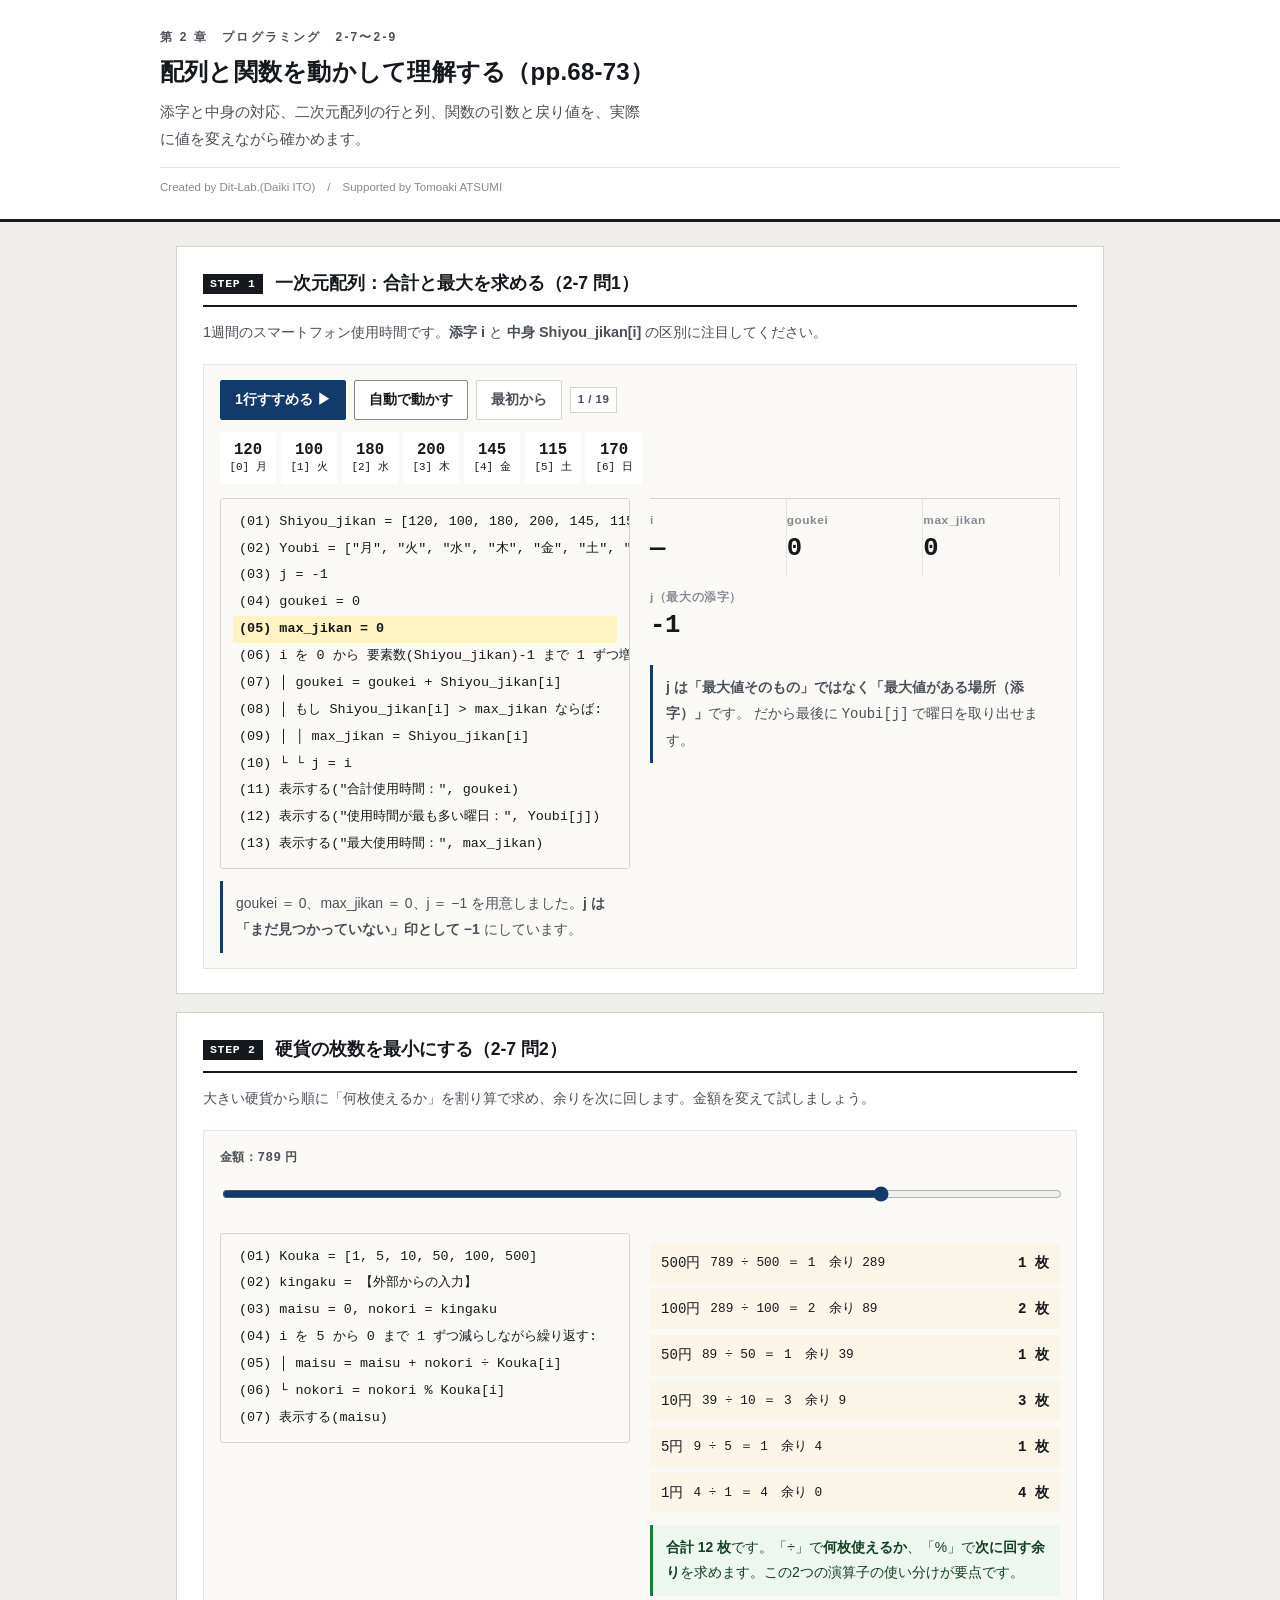
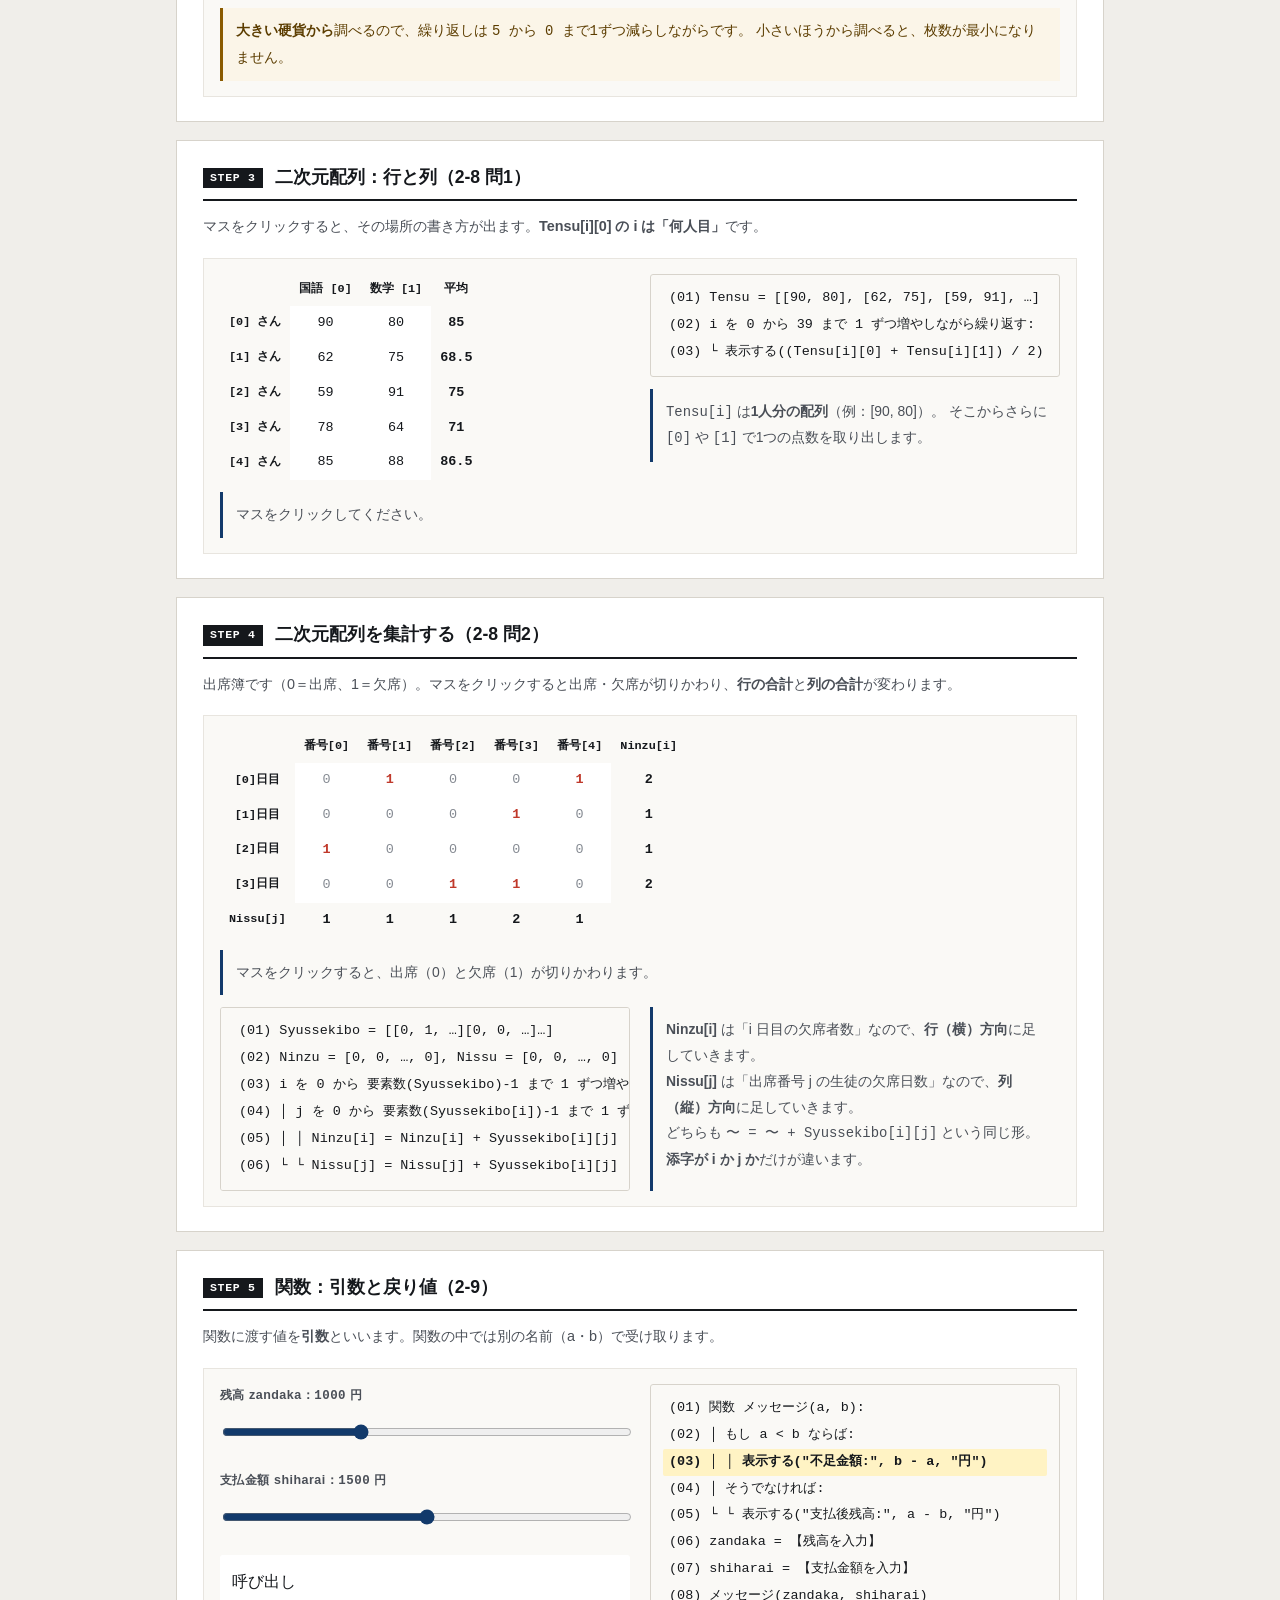
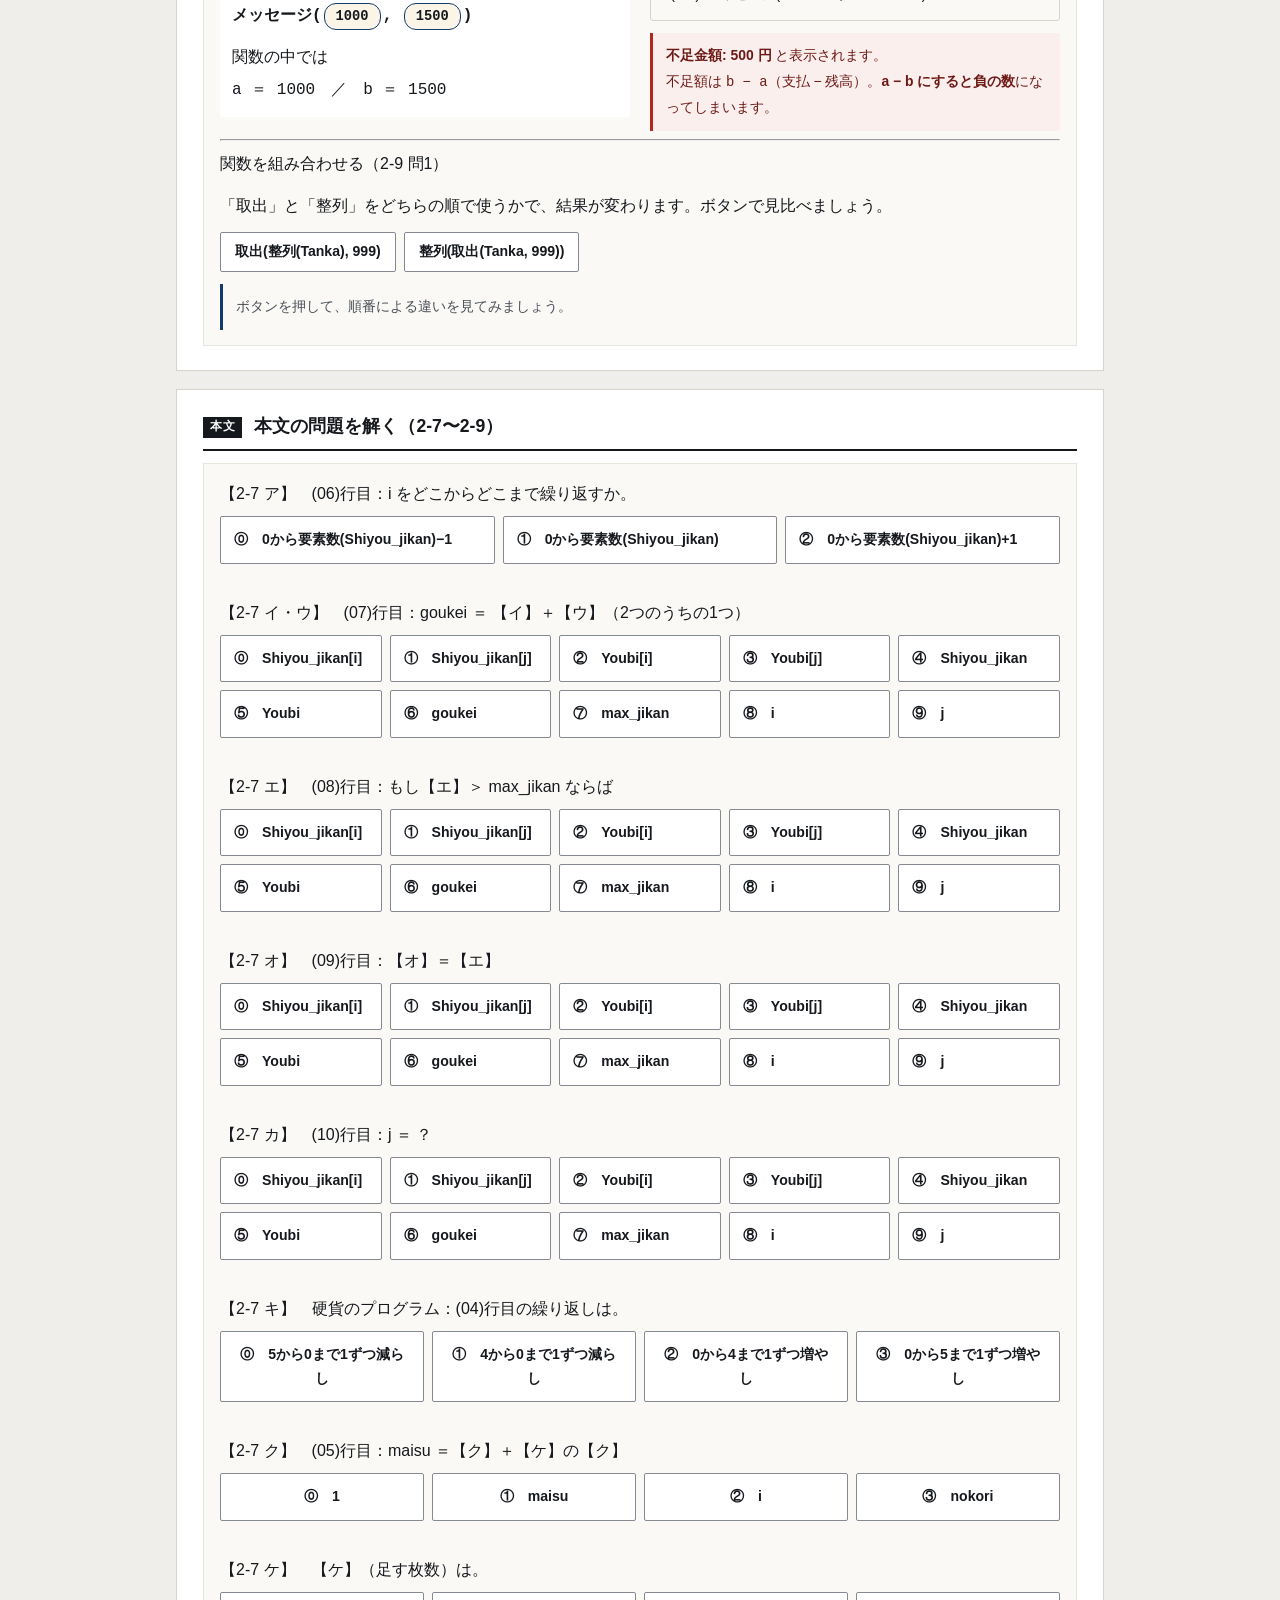
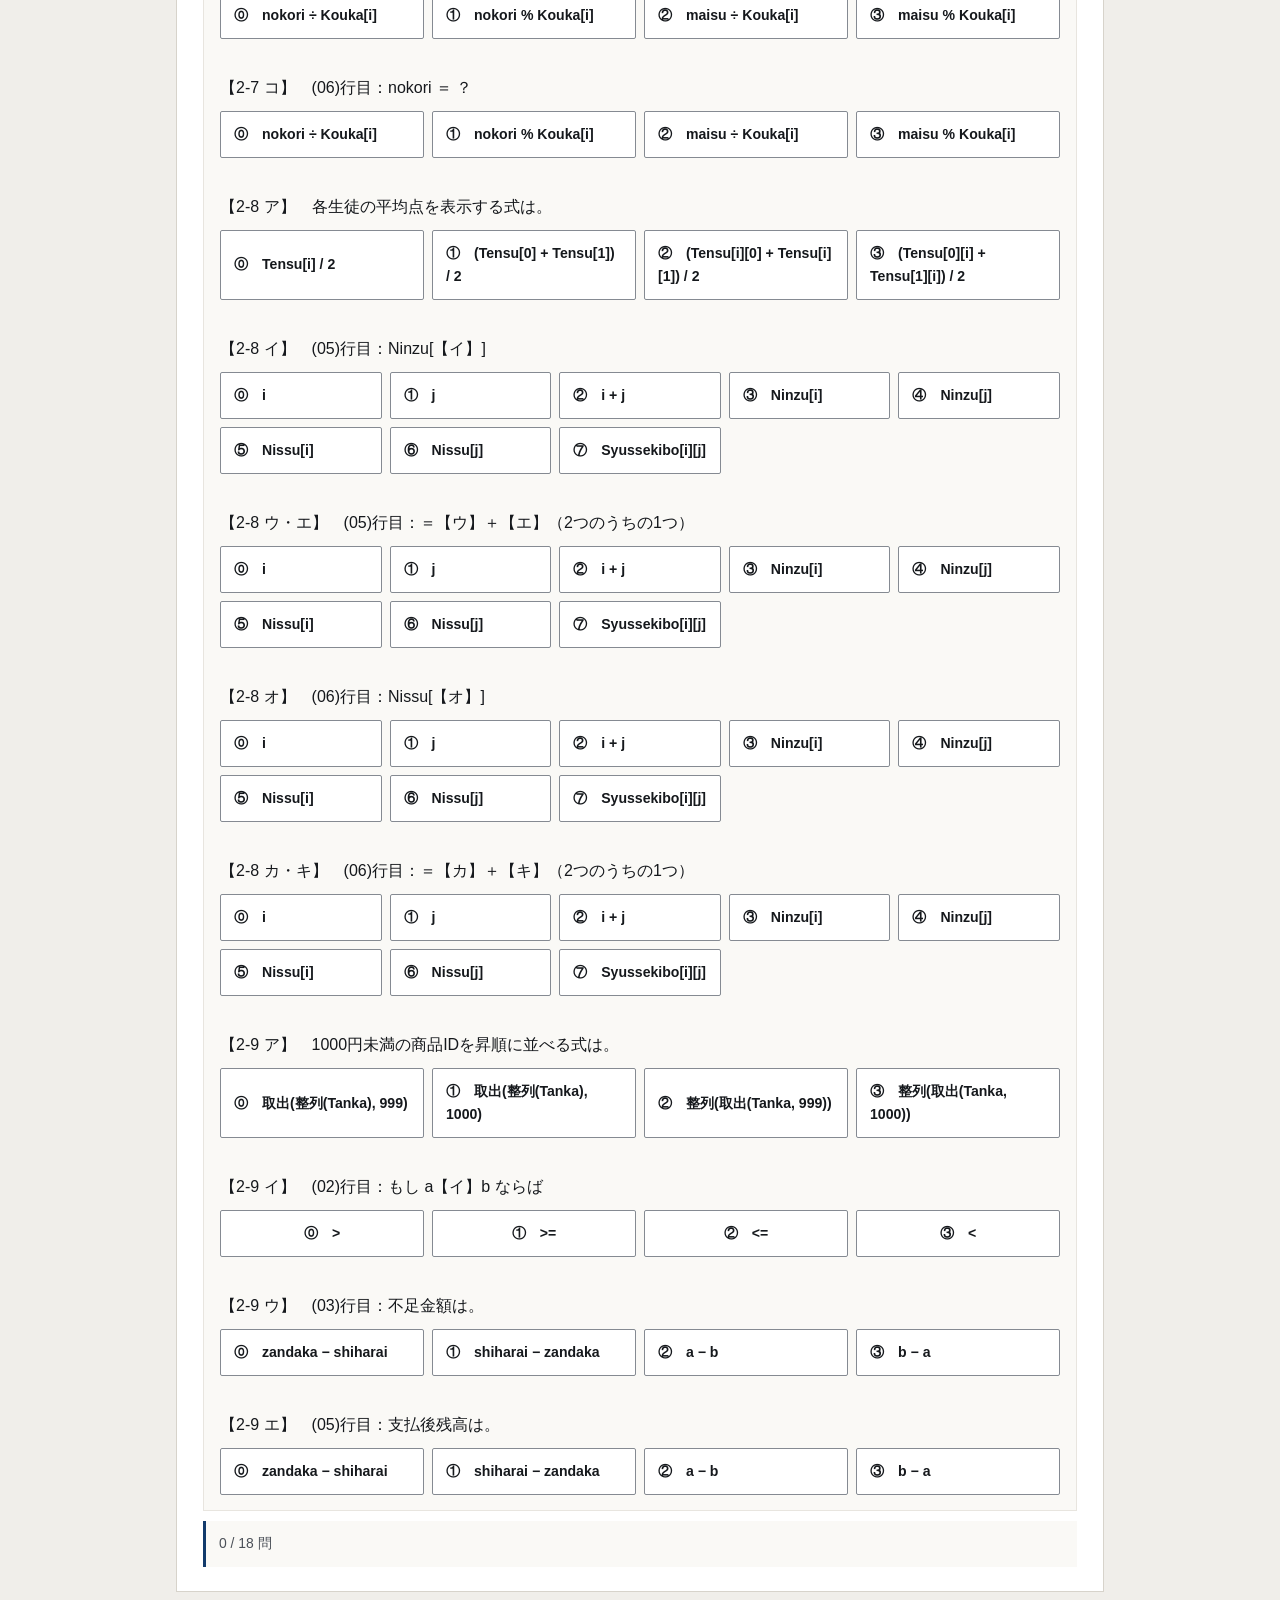
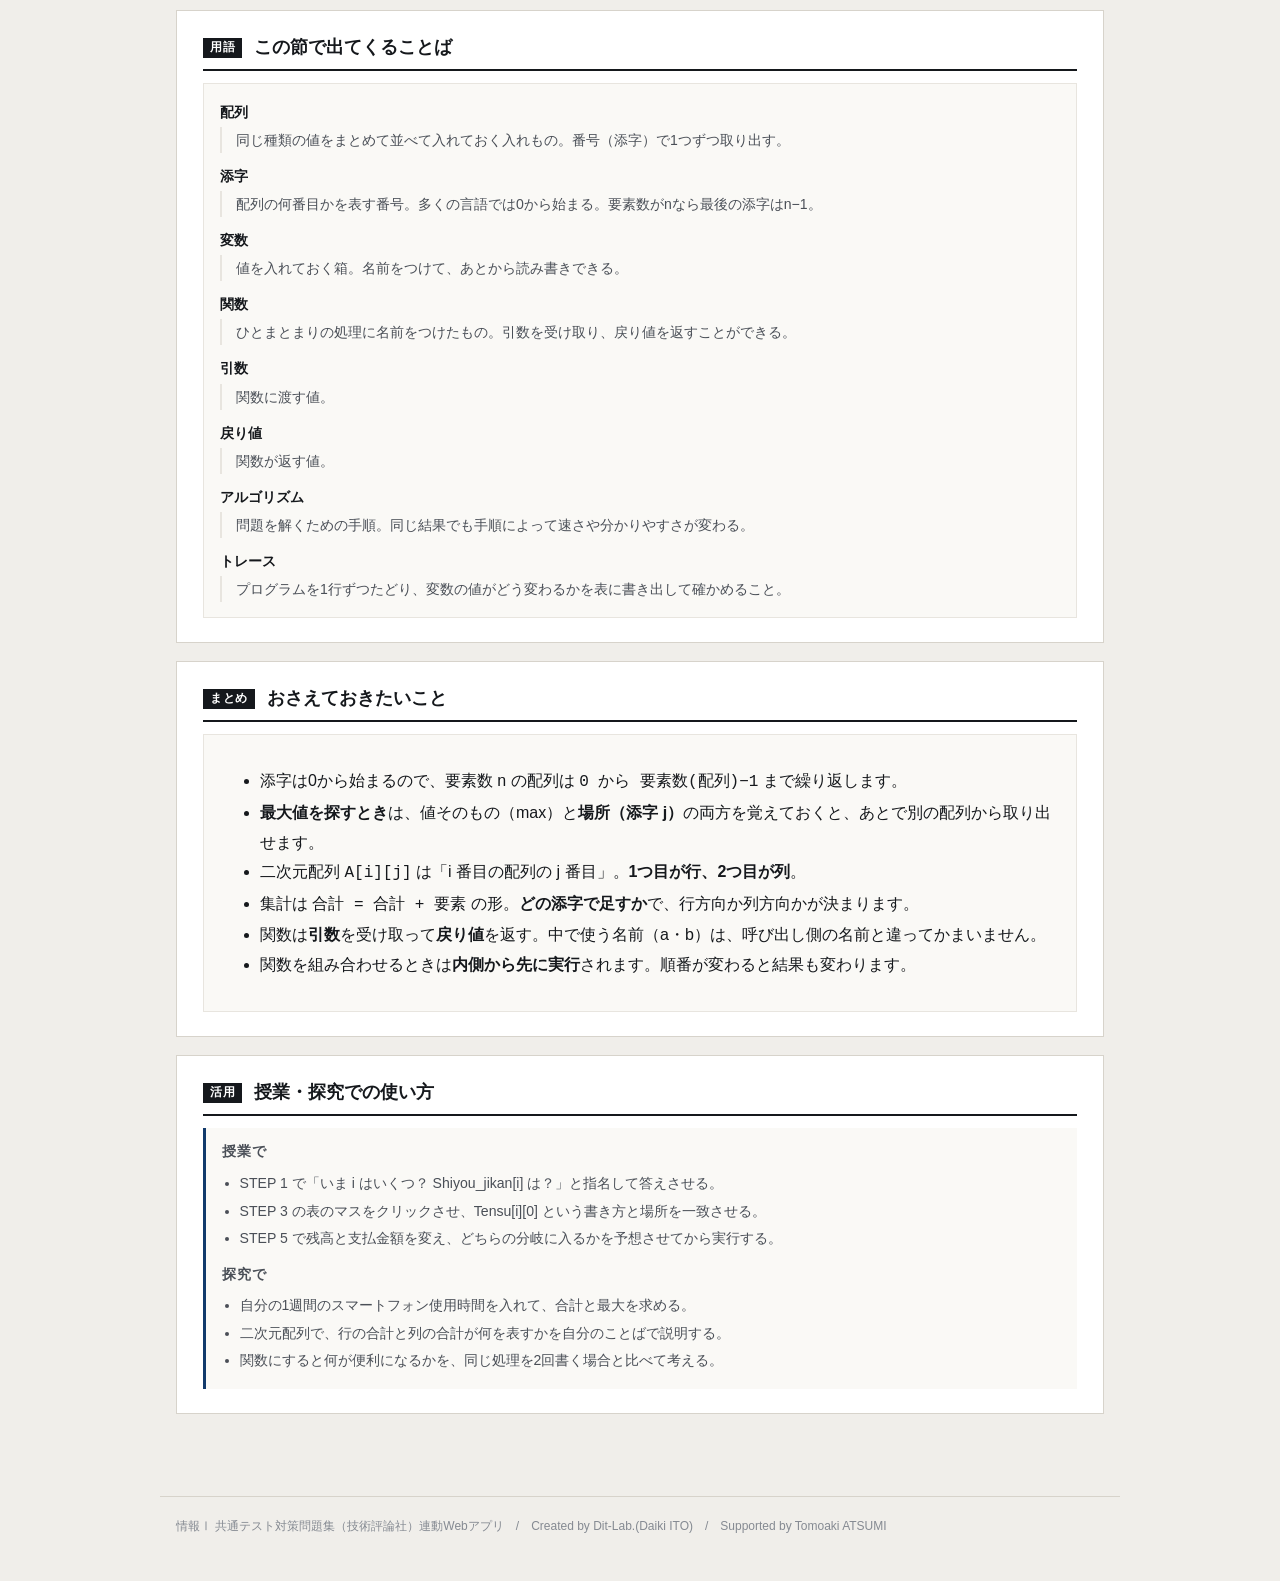
==== index.html @ 52e49386 "feat: 配列と関数の理解用アプリを新規作成（一次元・二次元配列のトレース、硬貨の枚数、出席簿の二重ループ、関数の引数と戻り値、本文2-7〜2-9の全設問）" ====
<!DOCTYPE html>
<html lang="ja">
<head>
<meta charset="UTF-8">
<meta name="viewport" content="width=device-width, initial-scale=1.0">
<title>配列と関数を動かして理解する｜情報Ⅰ共通テスト対策問題集</title>
<meta name="description" content="添字と中身の対応、二次元配列の行と列、関数の引数と戻り値を、実際に値を変えながら確かめます。">
<link rel="icon" href="data:image/svg+xml,%3Csvg xmlns=%22http://www.w3.org/2000/svg%22 viewBox=%220 0 32 32%22%3E%3Crect width=%2232%22 height=%2232%22 fill=%22%2315181c%22/%3E%3Ctext x=%2216%22 y=%2222%22 font-size=%2218%22 font-family=%22monospace%22 fill=%22%23fff%22 text-anchor=%22middle%22%3E01%3C/text%3E%3C/svg%3E">
<link rel="stylesheet" href="css/style.css?v=239696b1">
<link rel="stylesheet" href="css/app.css?v=28132d14">
</head>
<body>

<header class="app-header">
  <div class="inner">
    <span class="eyebrow">第 2 章　プログラミング　2-7〜2-9</span>
    <h1>配列と関数を動かして理解する（pp.68-73）</h1>
    <p class="lead">添字と中身の対応、二次元配列の行と列、関数の引数と戻り値を、実際に値を変えながら確かめます。</p>
    <p class="credit">Created by Dit-Lab.(Daiki ITO)　/　Supported by Tomoaki ATSUMI</p>
  </div>
</header>

<main class="wrap">
  <section class="step" id="step1">
    <h2><span class="no">STEP 1</span>一次元配列：合計と最大を求める（2-7 問1）</h2>
    <p class="desc">1週間のスマートフォン使用時間です。<strong>添字 i</strong> と <strong>中身 Shiyou_jikan[i]</strong> の区別に注目してください。</p>
    <div class="panel">
      <div class="btn-row" style="flex-wrap:wrap">
        <button class="btn primary" id="aStep">1行すすめる ▶</button>
        <button class="btn" id="aPlay">自動で動かす</button>
        <button class="btn ghost" id="aReset">最初から</button>
        <span class="badge" id="aProg"></span>
      </div>
      <div class="arr1" id="aArr" style="margin-top:12px"></div>
      <div class="grid c2" style="margin-top:14px">
        <div>
          <pre class="code" id="aCode"></pre>
          <div class="note" id="aNote" style="margin-top:12px"></div>
        </div>
        <div>
          <div class="metrics">
            <div class="metric"><div class="k">i</div><div class="v" id="aI">—</div></div>
            <div class="metric"><div class="k">goukei</div><div class="v" id="aG">0</div></div>
            <div class="metric"><div class="k">max_jikan</div><div class="v" id="aM">0</div></div>
            <div class="metric"><div class="k">j（最大の添字）</div><div class="v" id="aJ">−1</div></div>
          </div>
          <div class="note info" style="margin-top:12px">
            <strong>j は「最大値そのもの」ではなく「最大値がある場所（添字）」</strong>です。
            だから最後に <span class="mono">Youbi[j]</span> で曜日を取り出せます。
          </div>
        </div>
      </div>
    </div>
  </section>

  <section class="step" id="step2">
    <h2><span class="no">STEP 2</span>硬貨の枚数を最小にする（2-7 問2）</h2>
    <p class="desc">大きい硬貨から順に「何枚使えるか」を割り算で求め、余りを次に回します。金額を変えて試しましょう。</p>
    <div class="panel">
      <label class="fld" for="kIn">金額：<span class="mono" id="kInV">789</span> 円</label>
      <input type="range" id="kIn" min="1" max="999" step="1" value="789">
      <div class="grid c2" style="margin-top:12px">
        <div><pre class="code" id="kCode"></pre></div>
        <div>
          <div class="coins" id="kCoins"></div>
          <div class="note" id="kNote" style="margin-top:12px"></div>
        </div>
      </div>
      <div class="note warn" style="margin-top:12px">
        <strong>大きい硬貨から</strong>調べるので、繰り返しは <span class="mono">5 から 0 まで1ずつ減らし</span>ながらです。
        小さいほうから調べると、枚数が最小になりません。
      </div>
    </div>
  </section>

  <section class="step" id="step3">
    <h2><span class="no">STEP 3</span>二次元配列：行と列（2-8 問1）</h2>
    <p class="desc">マスをクリックすると、その場所の書き方が出ます。<strong>Tensu[i][0] の i は「何人目」</strong>です。</p>
    <div class="panel">
      <div class="grid c2">
        <div>
          <div class="tbl-scroll"><table class="mat" id="tMat"></table></div>
          <div class="note" id="tNote" style="margin-top:12px">マスをクリックしてください。</div>
        </div>
        <div>
          <pre class="code" id="tCode"></pre>
          <div class="note info" style="margin-top:12px">
            <span class="mono">Tensu[i]</span> は<strong>1人分の配列</strong>（例：[90, 80]）。
            そこからさらに <span class="mono">[0]</span> や <span class="mono">[1]</span> で1つの点数を取り出します。
          </div>
        </div>
      </div>
    </div>
  </section>

  <section class="step" id="step4">
    <h2><span class="no">STEP 4</span>二次元配列を集計する（2-8 問2）</h2>
    <p class="desc">出席簿です（0＝出席、1＝欠席）。マスをクリックすると出席・欠席が切りかわり、<strong>行の合計</strong>と<strong>列の合計</strong>が変わります。</p>
    <div class="panel">
      <div class="tbl-scroll"><table class="mat" id="sMat"></table></div>
      <div class="note" id="sNote" style="margin-top:12px"></div>
      <div class="grid c2" style="margin-top:12px">
        <div><pre class="code" id="sCode"></pre></div>
        <div class="note info" style="margin-top:0">
          <strong>Ninzu[i]</strong> は「i 日目の欠席者数」なので、<strong>行（横）方向</strong>に足していきます。<br>
          <strong>Nissu[j]</strong> は「出席番号 j の生徒の欠席日数」なので、<strong>列（縦）方向</strong>に足していきます。<br>
          どちらも <span class="mono">〜 = 〜 + Syussekibo[i][j]</span> という同じ形。<strong>添字が i か j か</strong>だけが違います。
        </div>
      </div>
    </div>
  </section>

  <section class="step" id="step5">
    <h2><span class="no">STEP 5</span>関数：引数と戻り値（2-9）</h2>
    <p class="desc">関数に渡す値を<strong>引数</strong>といいます。関数の中では別の名前（a・b）で受け取ります。</p>
    <div class="panel">
      <div class="grid c2">
        <div>
          <label class="fld" for="zan">残高 zandaka：<span class="mono" id="zanV">1000</span> 円</label>
          <input type="range" id="zan" min="0" max="3000" step="50" value="1000">
          <label class="fld" for="shi" style="margin-top:10px">支払金額 shiharai：<span class="mono" id="shiV">1500</span> 円</label>
          <input type="range" id="shi" min="0" max="3000" step="50" value="1500">
          <div class="fnbox" style="margin-top:12px">
            <div class="small" style="color:var(--muted)">呼び出し</div>
            <div class="mono" style="font-weight:700;margin-top:4px">メッセージ(<span class="arg" id="argA">1000</span>, <span class="arg" id="argB">1500</span>)</div>
            <div class="small" style="color:var(--muted);margin-top:10px">関数の中では</div>
            <div class="mono" style="margin-top:4px">a ＝ <span id="inA"></span>　／　b ＝ <span id="inB"></span></div>
          </div>
        </div>
        <div>
          <pre class="code" id="fCode"></pre>
          <div class="note" id="fNote" style="margin-top:12px"></div>
        </div>
      </div>
      <hr class="sep">
      <p class="qhead">関数を組み合わせる（2-9 問1）</p>
      <p class="desc" style="margin-top:0">「取出」と「整列」をどちらの順で使うかで、結果が変わります。ボタンで見比べましょう。</p>
      <div class="btn-row" style="flex-wrap:wrap">
        <button class="btn" data-fn="a">取出(整列(Tanka), 999)</button>
        <button class="btn" data-fn="b">整列(取出(Tanka, 999))</button>
      </div>
      <div class="note" id="oNote" style="margin-top:12px"></div>
    </div>
  </section>

  <section class="step" id="stepBook">
    <h2><span class="no">本文</span>本文の問題を解く（2-7〜2-9）</h2>
    <div class="panel" id="bookBox"></div>
    <div class="note" id="bookNote" style="margin-top:10px"></div>
  </section>

  <section class="step" id="glossary">
    <h2><span class="no">用語</span>この節で出てくることば</h2>
    <div class="panel"><div id="glossBox"></div></div>
  </section>

  <section class="step" id="wrap">
    <h2><span class="no">まとめ</span>おさえておきたいこと</h2>
    <div class="panel">
      <ul class="bullets">
        <li>添字は0から始まるので、要素数 n の配列は <span class="mono">0 から 要素数(配列)−1</span> まで繰り返します。</li>
        <li><strong>最大値を探すとき</strong>は、値そのもの（max）と<strong>場所（添字 j）</strong>の両方を覚えておくと、あとで別の配列から取り出せます。</li>
        <li>二次元配列 <span class="mono">A[i][j]</span> は「i 番目の配列の j 番目」。<strong>1つ目が行、2つ目が列</strong>。</li>
        <li>集計は <span class="mono">合計 = 合計 + 要素</span> の形。<strong>どの添字で足すか</strong>で、行方向か列方向かが決まります。</li>
        <li>関数は<strong>引数</strong>を受け取って<strong>戻り値</strong>を返す。中で使う名前（a・b）は、呼び出し側の名前と違ってかまいません。</li>
        <li>関数を組み合わせるときは<strong>内側から先に実行</strong>されます。順番が変わると結果も変わります。</li>
      </ul>
    </div>
  </section>

  <section class="step">
    <h2><span class="no">活用</span>授業・探究での使い方</h2>
    <div class="use-note">
      <h3>授業で</h3>
      <ul>
        <li>STEP 1 で「いま i はいくつ？ Shiyou_jikan[i] は？」と指名して答えさせる。</li>
        <li>STEP 3 の表のマスをクリックさせ、Tensu[i][0] という書き方と場所を一致させる。</li>
        <li>STEP 5 で残高と支払金額を変え、どちらの分岐に入るかを予想させてから実行する。</li>
      </ul>
      <h3 style="margin-top:12px">探究で</h3>
      <ul>
        <li>自分の1週間のスマートフォン使用時間を入れて、合計と最大を求める。</li>
        <li>二次元配列で、行の合計と列の合計が何を表すかを自分のことばで説明する。</li>
        <li>関数にすると何が便利になるかを、同じ処理を2回書く場合と比べて考える。</li>
      </ul>
    </div>
  </section>

</main>

<footer class="app-footer">
  情報Ⅰ 共通テスト対策問題集（技術評論社）連動Webアプリ　/　Created by Dit-Lab.(Daiki ITO)　/　Supported by Tomoaki ATSUMI
</footer>

<script src="js/terms.js?v=867e9694"></script>
<script src="js/quiz.js?v=5d6779cc"></script>
<script src="js/app.js?v=2bb8d84b"></script>
</body>
</html>
---- css/style.css ----
/* =========================================================
   情報Ⅰ 共通テスト対策問題集 — Web アプリ共通スタイル
   紙面（参考書）に寄せた設計。装飾色は使わず、色は意味を持つときだけ。
   ========================================================= */

:root{
  --paper:#ffffff;
  --paper-2:#faf9f6;      /* うすい紙 */
  --bg:#f0eeea;           /* 台紙 */
  --ink:#15181c;
  --ink-2:#4a4f57;
  --ink-3:#858a92;
  --rule:#d7d3cb;         /* 罫線 */
  --rule-2:#e8e5df;
  --accent:#123a6b;       /* 濃紺。主要操作と現在地だけに使う */
  --accent-w:#e9eef6;
  --zero:#c0392b;         /* 左＝0 */
  --one:#1d4ed8;          /* 右＝1 */
  --ok:#1f7a3d;   --ok-bg:#eef6f0;
  --ng:#b3261e;   --ng-bg:#fbefee;
  --warn:#8a5a00; --warn-bg:#fbf5e8;
  --font:"Hiragino Kaku Gothic ProN","Hiragino Sans","Yu Gothic Medium","Yu Gothic",
         "Noto Sans JP",Meiryo,-apple-system,BlinkMacSystemFont,sans-serif;
  --mono:"SFMono-Regular",Menlo,Consolas,"Courier New",monospace;
}

*{box-sizing:border-box}
[hidden]{display:none !important}
html{-webkit-text-size-adjust:100%}
body{
  margin:0; background:var(--bg); color:var(--ink);
  font-family:var(--font); font-size:16px; line-height:1.85;
  font-feature-settings:"palt" 1;
}
h1,h2,h3,h4{line-height:1.45; margin:0; font-weight:700}
p{margin:0 0 .75em} p:last-child{margin-bottom:0}
a{color:var(--accent)}

/* ---------- 標題 ---------- */
.app-header{background:var(--paper); border-bottom:3px solid var(--ink); padding:26px 20px 20px}
.app-header .inner{max-width:960px; margin:0 auto}
.app-header .eyebrow{
  font-size:.75rem; font-weight:700; color:var(--ink-2); letter-spacing:.18em;
  display:block; margin-bottom:7px;
}
.app-header h1{font-size:1.5rem; letter-spacing:.01em}
.app-header .lead{font-size:.92rem; color:var(--ink-2); margin-top:9px; max-width:60ch}
.app-header .credit{
  font-size:.72rem; color:var(--ink-3); margin-top:14px;
  padding-top:9px; border-top:1px solid var(--rule-2);
}

/* ---------- 版面 ---------- */
.wrap{max-width:960px; margin:0 auto; padding:24px 16px 64px}
.step{background:var(--paper); border:1px solid var(--rule); padding:24px 26px; margin-bottom:18px}
.step > h2{
  display:flex; align-items:baseline; gap:12px; font-size:1.1rem;
  padding-bottom:9px; border-bottom:2px solid var(--ink); margin-bottom:12px;
}
.step > h2 .no{
  flex:none; font-family:var(--mono); font-size:.72rem; font-weight:700;
  background:var(--ink); color:var(--paper); padding:2px 7px; letter-spacing:.06em;
  position:relative; top:-2px;
}
.step > .desc{color:var(--ink-2); font-size:.9rem; margin-bottom:18px}
.step[hidden]{display:none}

.grid{display:grid; gap:20px}
.grid > *{min-width:0}          /* 子の中身で列が広がるのを防ぐ */
@media(min-width:800px){ .grid.c2{grid-template-columns:1fr 1fr} }

.panel{border:1px solid var(--rule-2); background:var(--paper-2); padding:15px 16px; min-width:0}
.panel > h3{
  font-size:.8rem; font-weight:700; color:var(--ink-2); letter-spacing:.08em;
  margin-bottom:12px; padding-bottom:6px; border-bottom:1px solid var(--rule);
}

/* ---------- 部品 ---------- */
.btn{
  appearance:none; border:1px solid var(--ink-3); background:var(--paper); color:var(--ink);
  font-family:inherit; font-size:.88rem; font-weight:700; padding:8px 14px;
  border-radius:2px; cursor:pointer; min-height:40px; line-height:1.4;
  transition:background .12s, border-color .12s, color .12s;
}
.btn:hover:not(:disabled){background:var(--accent-w); border-color:var(--accent); color:var(--accent)}
.btn:disabled{opacity:.35; cursor:not-allowed}
.btn.primary{background:var(--accent); color:var(--paper); border-color:var(--accent)}
.btn.primary:hover:not(:disabled){background:#0d2c53; color:var(--paper)}
.btn.ghost{border-color:var(--rule); color:var(--ink-2)}
.btn.sm{font-size:.8rem; padding:5px 10px; min-height:34px}
.btn-row{display:flex; flex-wrap:wrap; gap:8px; align-items:center}

/* タブ（見出し下線式） */
.seg{display:flex; gap:0; border-bottom:1px solid var(--rule)}
.seg button{
  appearance:none; border:0; background:transparent; font-family:inherit; font-size:.88rem;
  font-weight:700; color:var(--ink-3); padding:9px 4px; margin-right:26px; cursor:pointer;
  border-bottom:3px solid transparent; margin-bottom:-1px; min-height:40px;
}
.seg button:hover{color:var(--ink-2)}
.seg button[aria-pressed="true"]{color:var(--ink); border-bottom-color:var(--accent)}

label.fld{display:block; font-size:.78rem; font-weight:700; color:var(--ink-2); margin-bottom:5px; letter-spacing:.04em}
input[type=text], textarea, input[type=number]{
  width:100%; font-family:inherit; font-size:1rem; color:var(--ink);
  border:1px solid var(--ink-3); border-radius:2px; padding:9px 11px;
  background:var(--paper); min-height:42px;
}
input:focus, textarea:focus{outline:2px solid var(--accent); outline-offset:-1px; border-color:var(--accent)}
.btn:focus-visible, .seg button:focus-visible, .node-card:focus-visible{outline:2px solid var(--accent); outline-offset:2px}
textarea{resize:vertical; line-height:1.7}
.mono{font-family:var(--mono)}

table.tbl{width:100%; border-collapse:collapse; font-size:.89rem}
table.tbl th, table.tbl td{border-bottom:1px solid var(--rule-2); padding:7px 10px; text-align:right}
table.tbl th:first-child, table.tbl td:first-child{text-align:left}
table.tbl thead th{border-bottom:1.5px solid var(--ink); font-size:.76rem; color:var(--ink-2); font-weight:700; white-space:nowrap}
.tbl-scroll{overflow-x:auto; -webkit-overflow-scrolling:touch; max-width:100%}

.note{padding:10px 13px; font-size:.87rem; border-left:3px solid var(--ink-3); background:var(--paper-2)}
.note.ok{background:var(--ok-bg); border-left-color:var(--ok); color:#123f22}
.note.ng{background:var(--ng-bg); border-left-color:var(--ng); color:#6d1a15}
.note.info{background:var(--paper-2); border-left-color:var(--accent); color:var(--ink-2)}
.note.warn{background:var(--warn-bg); border-left-color:var(--warn); color:#5c3d00}
.note[hidden]{display:none}

.badge{
  display:inline-block; font-size:.72rem; font-weight:700; padding:1px 7px;
  border:1px solid var(--rule); color:var(--ink-2); background:var(--paper); letter-spacing:.04em;
}

/* 数値は罫線で仕切るだけ。カードにしない */
.metrics{display:flex; flex-wrap:wrap; gap:0; border-top:1px solid var(--rule)}
.metric{flex:1 1 130px; padding:11px 14px 11px 0; border-right:1px solid var(--rule-2)}
.metric:last-child{border-right:0}
.metric .k{font-size:.74rem; color:var(--ink-3); font-weight:700; letter-spacing:.05em}
.metric .v{font-size:1.6rem; font-weight:700; line-height:1.3; font-family:var(--mono); letter-spacing:-.01em}
.metric .s{font-size:.76rem; color:var(--ink-2)}

.bit0{color:var(--zero); font-weight:700}
.bit1{color:var(--one); font-weight:700}

.app-footer{
  max-width:960px; margin:0 auto; padding:18px 16px 44px; color:var(--ink-3);
  font-size:.75rem; border-top:1px solid var(--rule);
}
.sr-only{position:absolute;width:1px;height:1px;overflow:hidden;clip:rect(0 0 0 0);white-space:nowrap}

@media(max-width:640px){
  body{font-size:15px}
  .app-header{padding:20px 16px 16px}
  .app-header h1{font-size:1.16rem}
  .wrap{padding:16px 12px 52px}
  .step{padding:18px 15px}
  .seg button{margin-right:18px; font-size:.84rem}
  .metric{flex-basis:50%; border-right:0}
}
@media (prefers-reduced-motion:reduce){ *{animation:none!important; transition:none!important} }

/* ---------- 自分のデータ・共有・印刷 ---------- */
.toolbar{display:flex; flex-wrap:wrap; gap:8px; align-items:center; margin-top:12px;
  padding-top:12px; border-top:1px solid var(--rule-2)}
.toolbar .hint{font-size:.78rem; color:var(--ink-3)}
.paste-area{width:100%; min-height:110px; font-family:var(--mono); font-size:.86rem}
.use-note{background:var(--paper-2); border-left:3px solid var(--accent); padding:14px 16px; font-size:.88rem}
.use-note h3{font-size:.86rem; letter-spacing:.06em; margin-bottom:8px; color:var(--ink-2)}
.use-note ol, .use-note ul{margin:0; padding-left:1.25em; line-height:1.95; color:var(--ink-2)}

@media print{
  body{background:#fff}
  .app-header{border-bottom:2px solid #000}
  .step{border:1px solid #bbb; break-inside:avoid; page-break-inside:avoid; margin-bottom:12px}
  .btn, .seg, .toolbar, input[type=range]{display:none !important}
  .note{border-left-width:2px}
  a[href]:after{content:""}
}

/* ---------- 入力グリッド ---------- */
.dg-scroll{overflow:auto; -webkit-overflow-scrolling:touch; border:1px solid var(--rule); background:var(--paper); max-height:420px}
table.dg{border-collapse:collapse; font-family:var(--mono); font-size:.9rem; min-width:100%}
table.dg th, table.dg td{border:1px solid var(--rule-2); padding:0}
table.dg thead th{background:var(--paper-2); position:sticky; top:0; z-index:2}
table.dg .dg-n{background:var(--paper-2); color:var(--ink-3); font-size:.76rem; font-weight:400;
  text-align:center; min-width:34px; padding:0 4px; position:sticky; left:0; z-index:1}
table.dg .dg-corner{background:var(--paper-2); min-width:34px; position:sticky; left:0; z-index:3}
table.dg .dg-act{background:var(--paper-2); width:34px}
.dg-h, .dg-c{width:100%; min-width:96px; border:0; background:transparent; font-family:inherit;
  font-size:.9rem; padding:8px 9px; color:var(--ink); min-height:38px}
.dg-h{font-weight:700; font-family:var(--font); font-size:.82rem; color:var(--ink-2)}
.dg-c.num{text-align:right}
.dg-c:focus, .dg-h:focus{outline:2px solid var(--accent); outline-offset:-2px; background:var(--accent-w)}
.dg-del{border:0; background:transparent; color:var(--ink-3); cursor:pointer; width:32px; height:34px; font-size:1rem}
.dg-del:hover{color:var(--ng)}
.dg-tools{display:flex; flex-wrap:wrap; gap:8px; align-items:center; margin-top:10px}
.dg-hint{font-size:.76rem; color:var(--ink-3)}

/* ---------- ファイル読み込み ---------- */
.filebox{display:flex; flex-wrap:wrap; gap:10px; align-items:center; padding:12px;
  border:1px dashed var(--rule); background:var(--paper-2)}
.filebox input[type=file]{font-size:.85rem; font-family:inherit; max-width:100%}
.filebox .sel{max-width:220px}
.filelabel{display:inline-flex; align-items:center; gap:6px; font-size:.85rem; font-weight:700;
  border:1px solid var(--ink-3); background:var(--paper); padding:8px 14px; border-radius:2px; cursor:pointer; min-height:40px}
.filelabel:hover{border-color:var(--accent); color:var(--accent); background:var(--accent-w)}
.filelabel input{display:none}

/* ---------- 用語解説 ---------- */
.term{position:relative; border-bottom:1.5px dotted var(--accent); cursor:help; color:var(--accent); font-weight:700}
.term .term-pop{display:none; position:absolute; left:0; top:1.7em; z-index:50; width:min(300px,78vw);
  background:var(--paper); border:1px solid var(--ink-3); box-shadow:0 6px 20px rgba(0,0,0,.14);
  padding:10px 12px; font-size:.82rem; font-weight:400; color:var(--ink-2); line-height:1.75;
  border-left:3px solid var(--accent); cursor:auto; text-align:left}
.term .term-pop b{display:block; color:var(--ink); font-size:.86rem; margin-bottom:3px}
.term.open .term-pop{display:block}
dl.gloss{margin:0; font-size:.88rem}
dl.gloss dt{font-weight:700; color:var(--ink); margin-top:10px}
dl.gloss dt:first-child{margin-top:0}
dl.gloss dd{margin:2px 0 0; color:var(--ink-2); line-height:1.85; padding-left:1em; border-left:2px solid var(--rule-2)}
@media print{ .term{border-bottom:0; color:inherit} .term .term-pop{display:none !important} }

/* ---------- スマホ・タブレット ---------- */
@media (max-width:1024px){
  /* iOS で入力時に画面が勝手に拡大するのを防ぐ（16px 未満だとズームする） */
  input[type=text], input[type=number], textarea, select, .dg-c, .dg-h{ font-size:16px }
  .dg-c, .dg-h{ min-width:110px }
}
@media (max-width:820px){
  .grid.c2{grid-template-columns:1fr}
  .dg-scroll{max-height:340px}
  .filebox{flex-direction:column; align-items:stretch}
  .filebox .sel{max-width:100%}
  .term .term-pop{left:auto; right:0; width:min(280px,86vw)}
}
@media (max-width:480px){
  .step > h2{font-size:1rem; flex-wrap:wrap}
  .metrics{gap:0}
  .metric{flex-basis:50%; padding-right:10px}
  .metric .v{font-size:1.3rem}
  .btn{padding:8px 12px}
  .dg-tools{gap:6px}
  .dg-hint{width:100%}
}
/* タッチ操作でのスクロールを滑らかに */
.tbl-scroll, .dg-scroll, .tree-box{ -webkit-overflow-scrolling:touch; overscroll-behavior-x:contain }

/* 幅指定つきの入力欄がスマートフォンではみ出さないようにする */
input[type=text], input[type=number], input[type=search], textarea, select{ max-width:100% }
.btn-row > label{ min-width:0; max-width:100% }
.btn-row > label input, .btn-row > label select{ max-width:100% }

/* 共通：○×判定・並べかえ（quiz.js 用） */
.abcde{border:1px solid var(--rule); border-radius:3px; overflow:hidden}
.abcde > div{border-top:1px solid var(--rule); padding:10px 12px}
.abcde > div:first-child{border-top:0}
.abcde .st{display:flex; gap:10px; align-items:flex-start; flex-wrap:wrap}
.abcde .st .k{font-weight:700; font-family:var(--mono); min-width:1.4em}
.abcde .st .t{flex:1; min-width:12em}
.abcde .jb{display:flex; gap:6px}
.abcde .jb .btn{min-width:3.4em; padding:6px 10px; text-align:center}
.prep{display:grid; grid-template-columns:repeat(auto-fit,minmax(150px,1fr)); gap:10px; margin-top:10px}
.prep .slot{border:1px dashed var(--ink-3); border-radius:3px; padding:10px; min-height:92px; background:var(--paper)}
.prep .slot.filled{border-style:solid}
.prep .slot .tag{font:700 .74rem/1.4 var(--mono); color:var(--accent); display:block; margin-bottom:6px}
.prep .slot .txt{font-size:.86rem; line-height:1.7}
.cards{display:flex; flex-wrap:wrap; gap:8px; margin-top:10px}
.cards .c{border:1px solid var(--ink-3); border-radius:3px; padding:9px 12px; background:var(--paper);
  cursor:pointer; font-size:.88rem; max-width:100%; text-align:left; font-family:inherit; color:var(--ink)}
.cards .c:hover{background:var(--warn-bg)}
.cards .c.used{opacity:.35; pointer-events:none}
---- css/app.css ----
.qhead{display:flex; justify-content:space-between; align-items:center; margin-bottom:12px}
.card-q{border:1px solid var(--rule); background:var(--paper); padding:18px; margin-bottom:14px}
.q-scene{font-size:1rem; font-weight:700; line-height:1.9}
.choice4{display:grid; gap:8px; grid-template-columns:repeat(auto-fit,minmax(160px,1fr))}
.choice4 .btn{text-align:left; line-height:1.65; padding:11px 13px}
.choice4 .btn.correct{background:var(--ok-bg); border-color:var(--ok); color:var(--ok)}
.choice4 .btn.wrong{background:var(--ng-bg); border-color:var(--ng); color:var(--ng)}
.choice4.locked{pointer-events:none}
.sel{width:100%; font-family:inherit; font-size:.95rem; padding:9px 11px; min-height:42px;
  border:1px solid var(--ink-3); border-radius:2px; background:var(--paper); color:var(--ink)}
input[type=range]{width:100%; accent-color:var(--accent); height:34px}
.why{font-size:.85rem; color:var(--ink-2); line-height:1.85}
.eqbox{font-family:var(--mono); font-size:1.02rem; font-weight:700; text-align:center; padding:14px;
  border:1px solid var(--rule); background:var(--paper-2); line-height:1.8}
.blankin{border:1.5px solid var(--accent); background:#fff; padding:6px 8px; text-align:center;
  font-family:var(--mono); min-height:38px; font-size:.95rem; max-width:120px}
.blankin.ok{border-color:var(--ok); background:var(--ok-bg)}
.blankin.ng{border-color:var(--ng); background:var(--ng-bg)}
table.tbl td .blankin{width:100%; max-width:none}

/* --- 2-7〜2-9 配列と関数 --- */
pre.code{font-family:var(--mono);font-size:.84rem;line-height:2;background:var(--paper-2);
  border:1px solid var(--rule);border-radius:3px;padding:10px 12px;margin:0;overflow-x:auto}
pre.code .ln{display:block;padding:0 6px;border-radius:2px;white-space:pre}
pre.code .ln.on{background:#fff3c4;font-weight:700}
.arr1{display:flex;gap:5px;flex-wrap:wrap;margin-top:10px}
.arr1 .c{border:1px solid var(--line);border-radius:2px;min-width:56px;padding:8px 4px;text-align:center;
  font:700 .98rem/1.3 var(--mono);background:#fff}
.arr1 .c em{display:block;font:400 .68rem/1.4 var(--mono);color:var(--muted);font-style:normal}
.arr1 .c.now{border-color:#8a5a00;background:#fdf6e8}
.arr1 .c.max{border-color:var(--ok);background:var(--ok-bg)}
.arr1 .c.past{opacity:.45}
table.mat{border-collapse:collapse;font-size:.84rem}
table.mat th,table.mat td{border:1px solid var(--line);padding:5px 9px;text-align:center;font-family:var(--mono)}
table.mat th{background:var(--paper-2);color:var(--muted);font-size:.74rem}
table.mat td{cursor:pointer;background:#fff}
table.mat td:hover{background:var(--warn-bg)}
table.mat td.pick{background:#123a6b;color:#fff;font-weight:700}
table.mat td.rowhit{background:#fdf6e8}
table.mat td.colhit{background:#f2eef8}
table.mat td.sum{background:var(--paper-2);font-weight:700;cursor:default}
.coins{display:grid;gap:6px;margin-top:10px}
.coins .r{display:flex;align-items:center;gap:10px;border:1px solid var(--line);border-radius:3px;padding:7px 11px;background:#fff;font-family:var(--mono);font-size:.88rem}
.coins .r.on{border-color:var(--accent);background:var(--warn-bg)}
.coins .r .n{margin-left:auto;font-weight:700}
.fnbox{border:1px solid var(--line);border-radius:3px;padding:12px;background:#fff}
.fnbox .arg{display:inline-block;border:1px solid var(--accent);border-radius:12px;padding:3px 11px;margin:2px;
  font:700 .86rem/1.4 var(--mono);background:var(--warn-bg)}
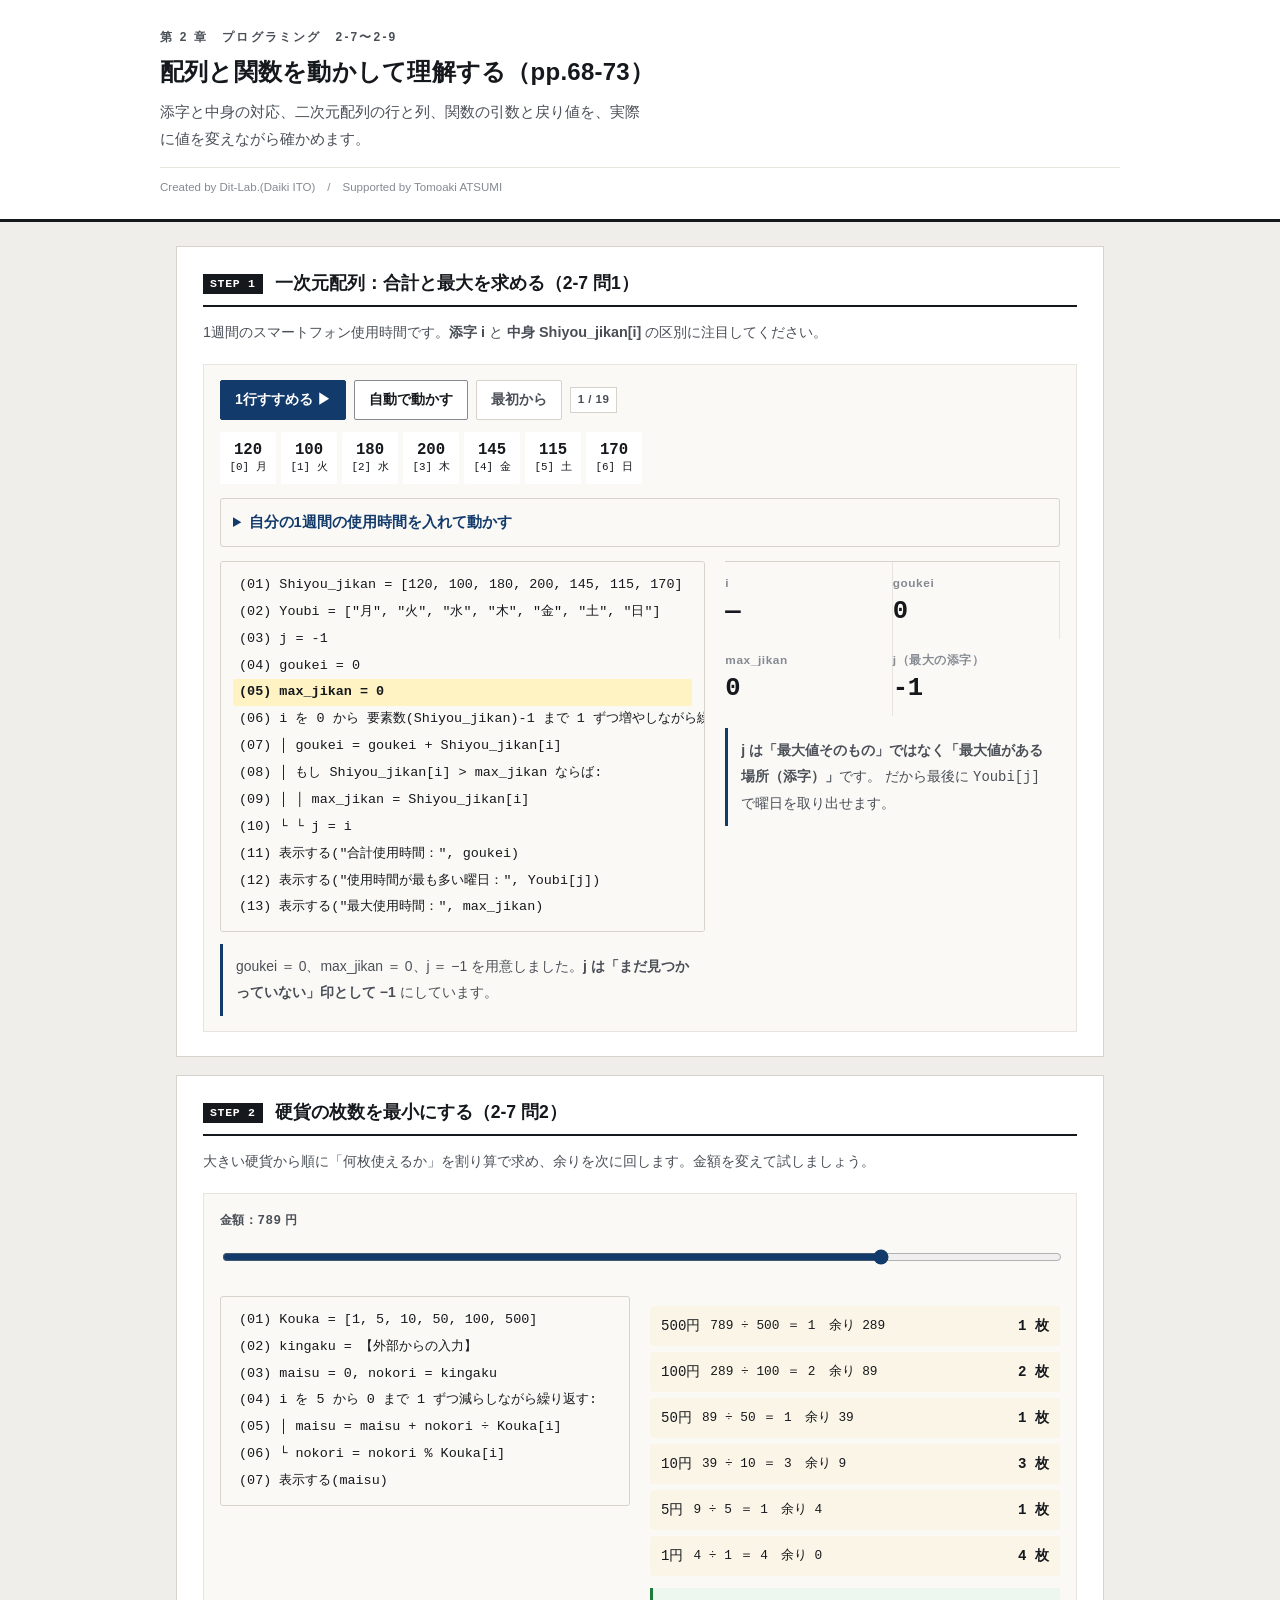
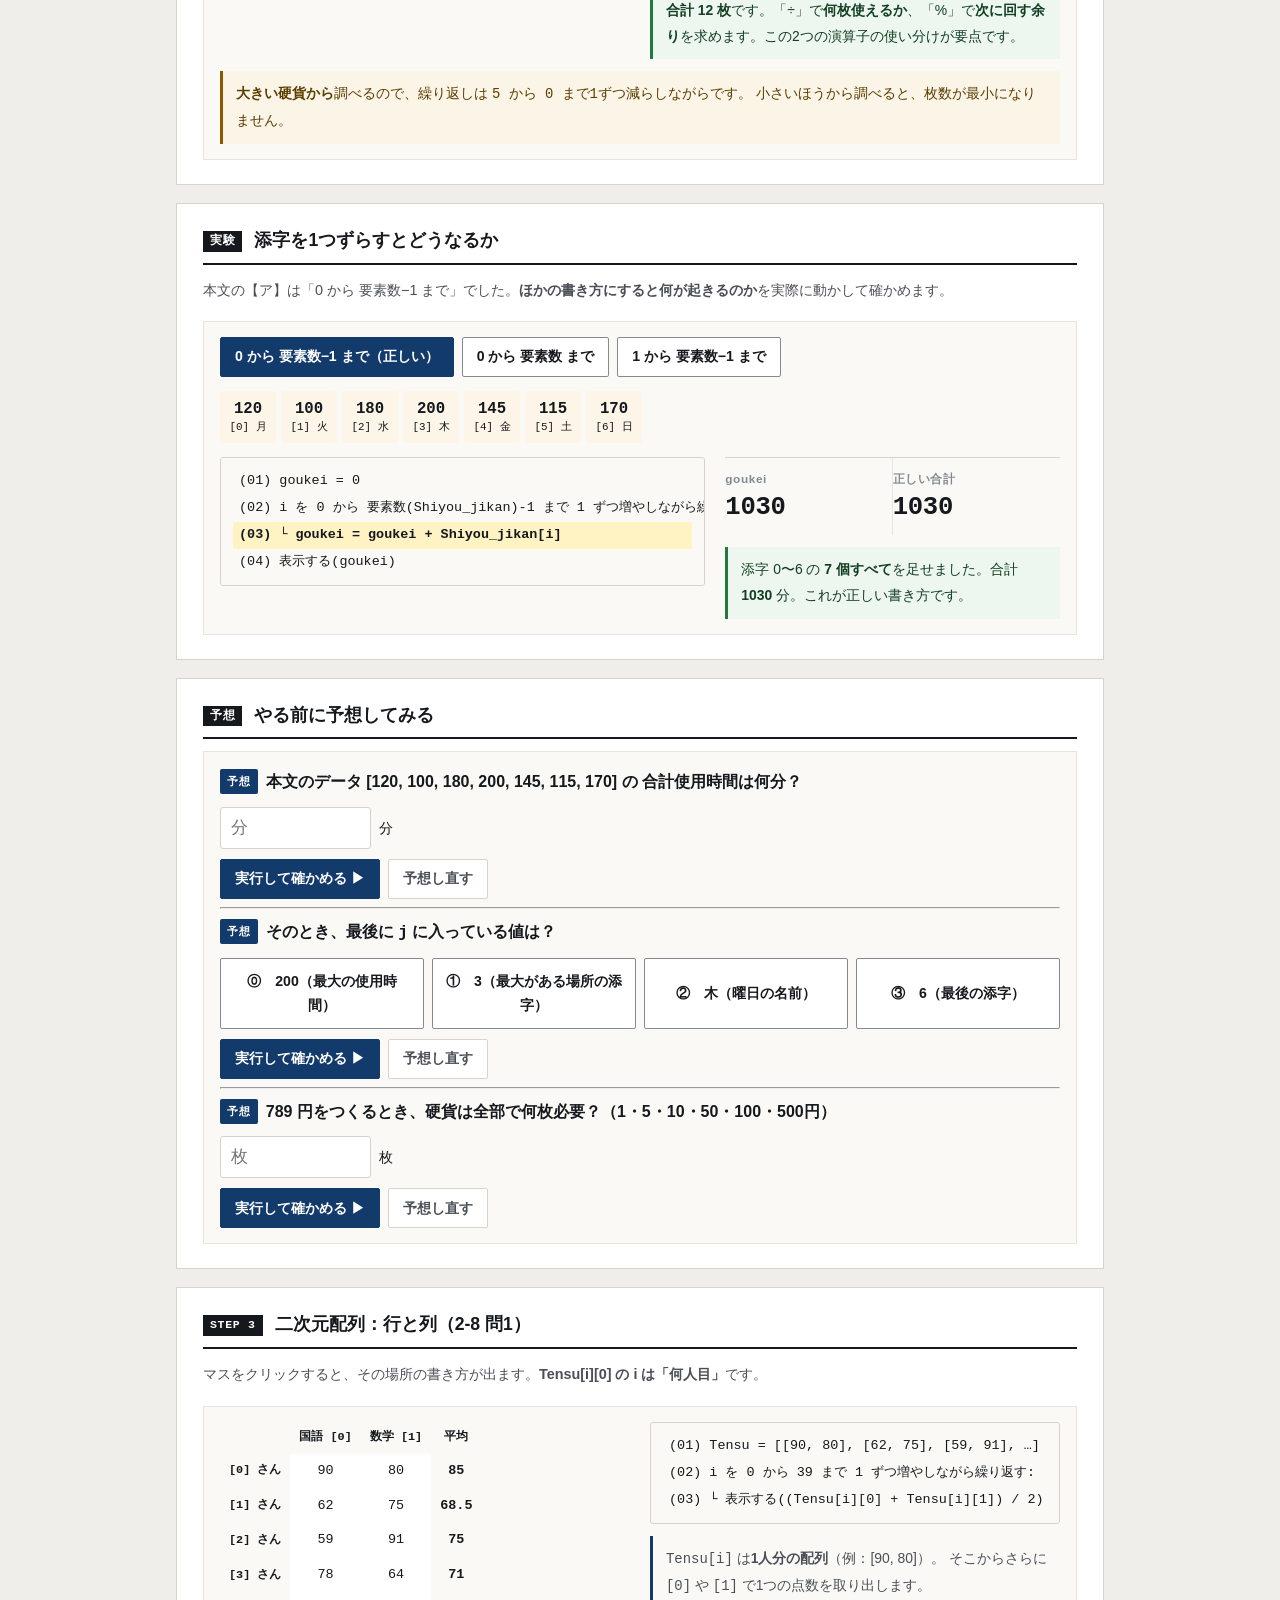
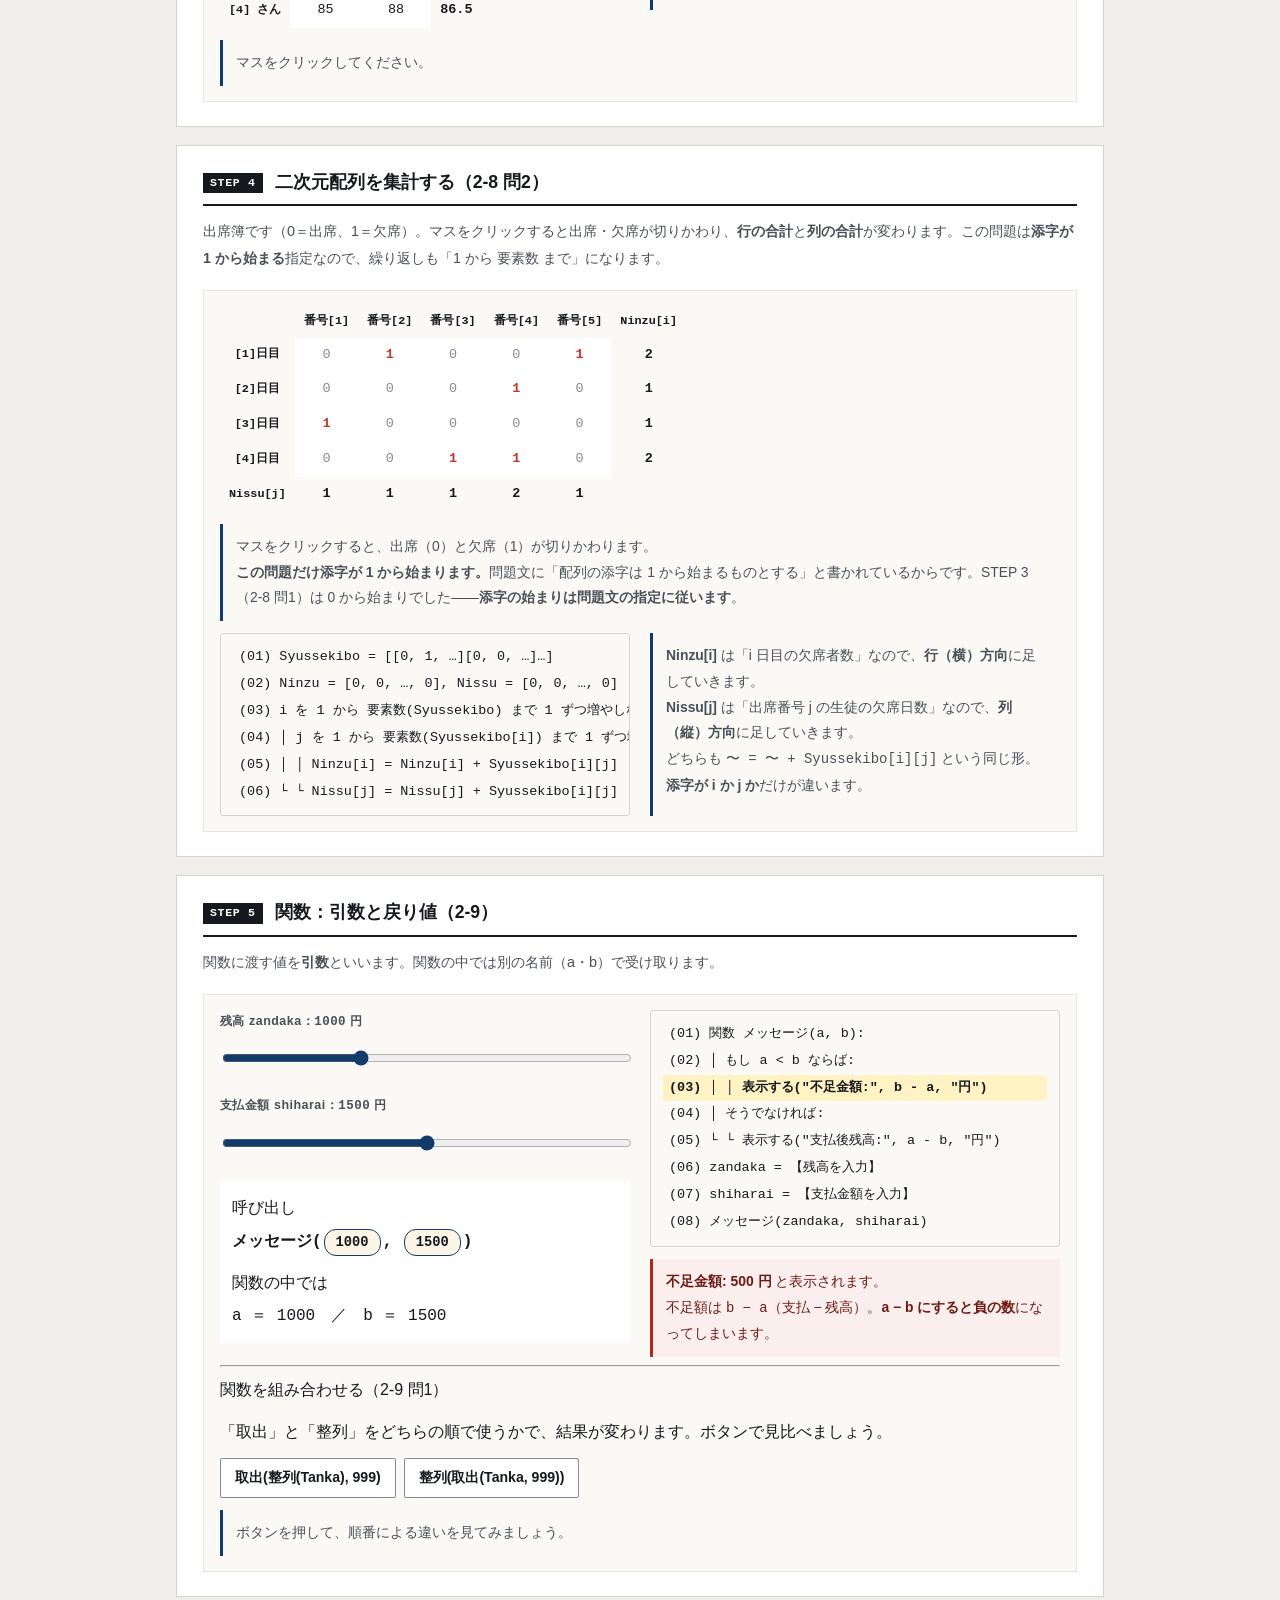
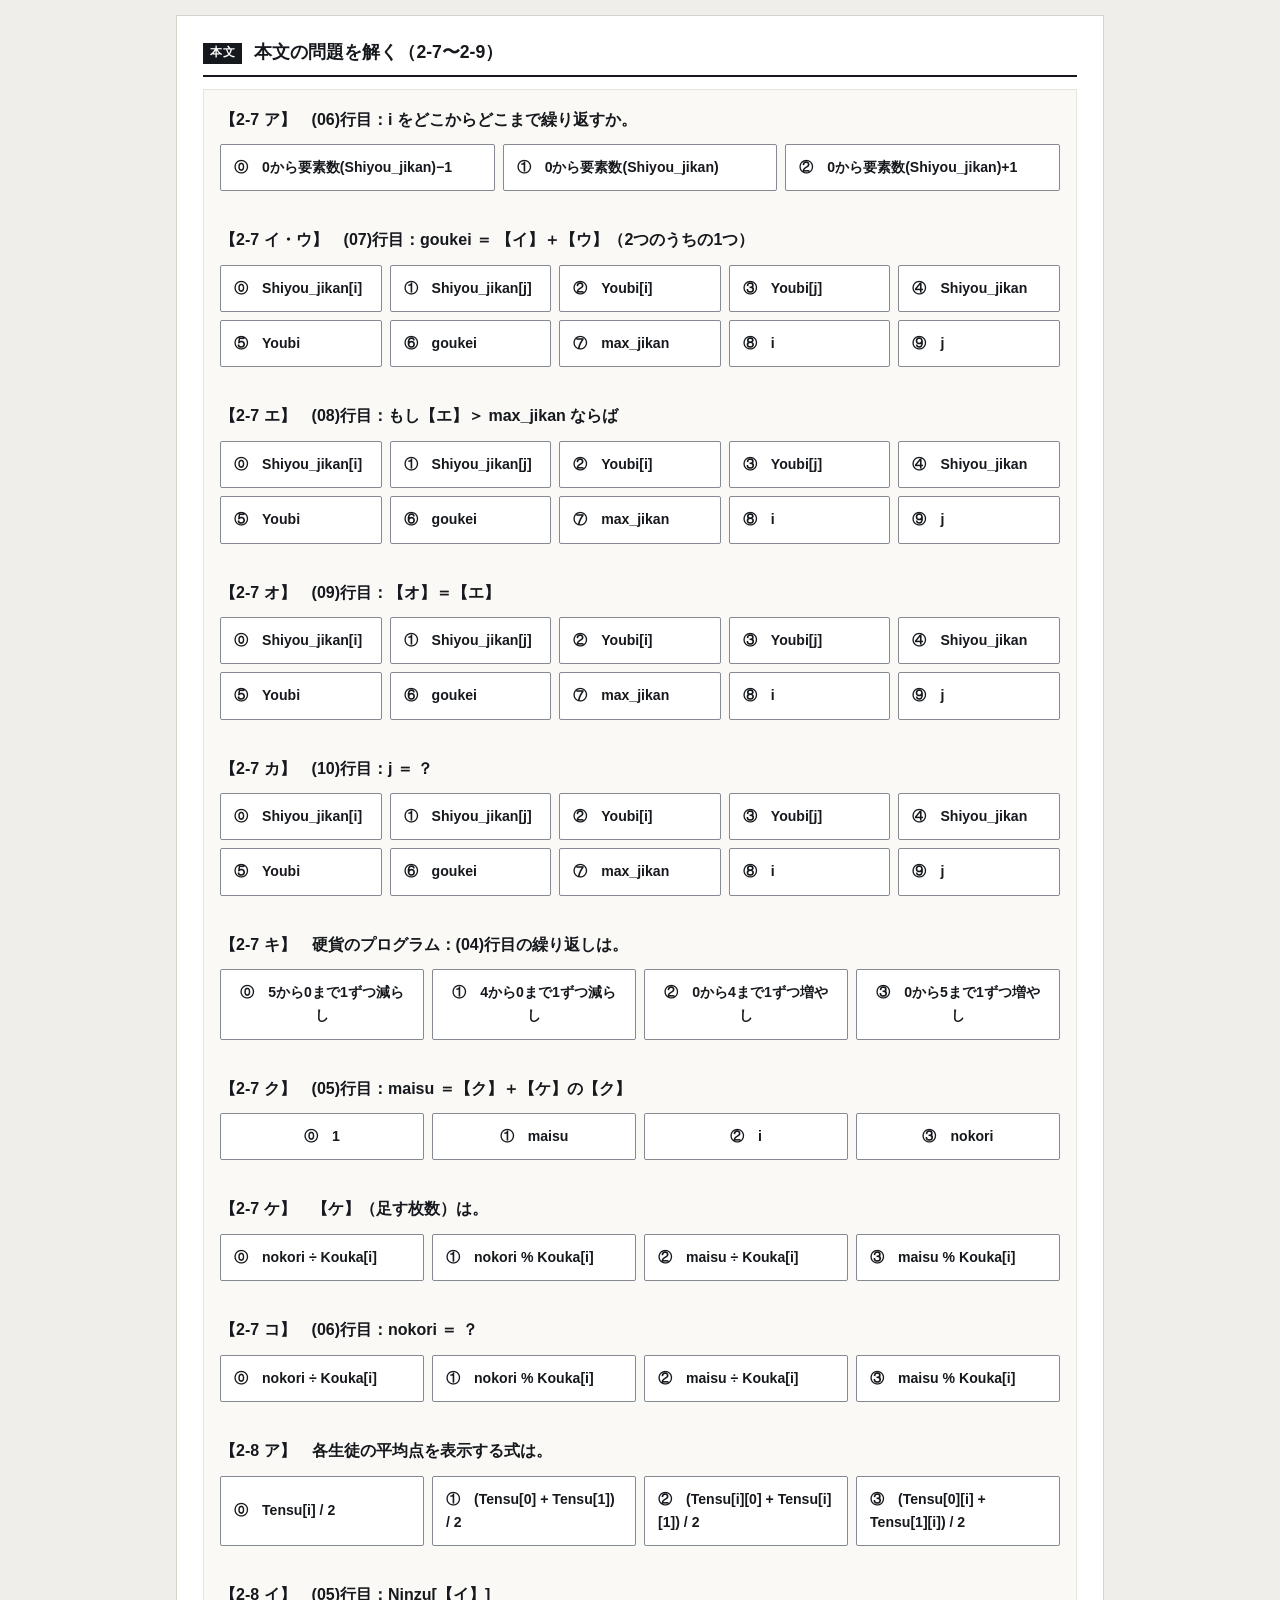
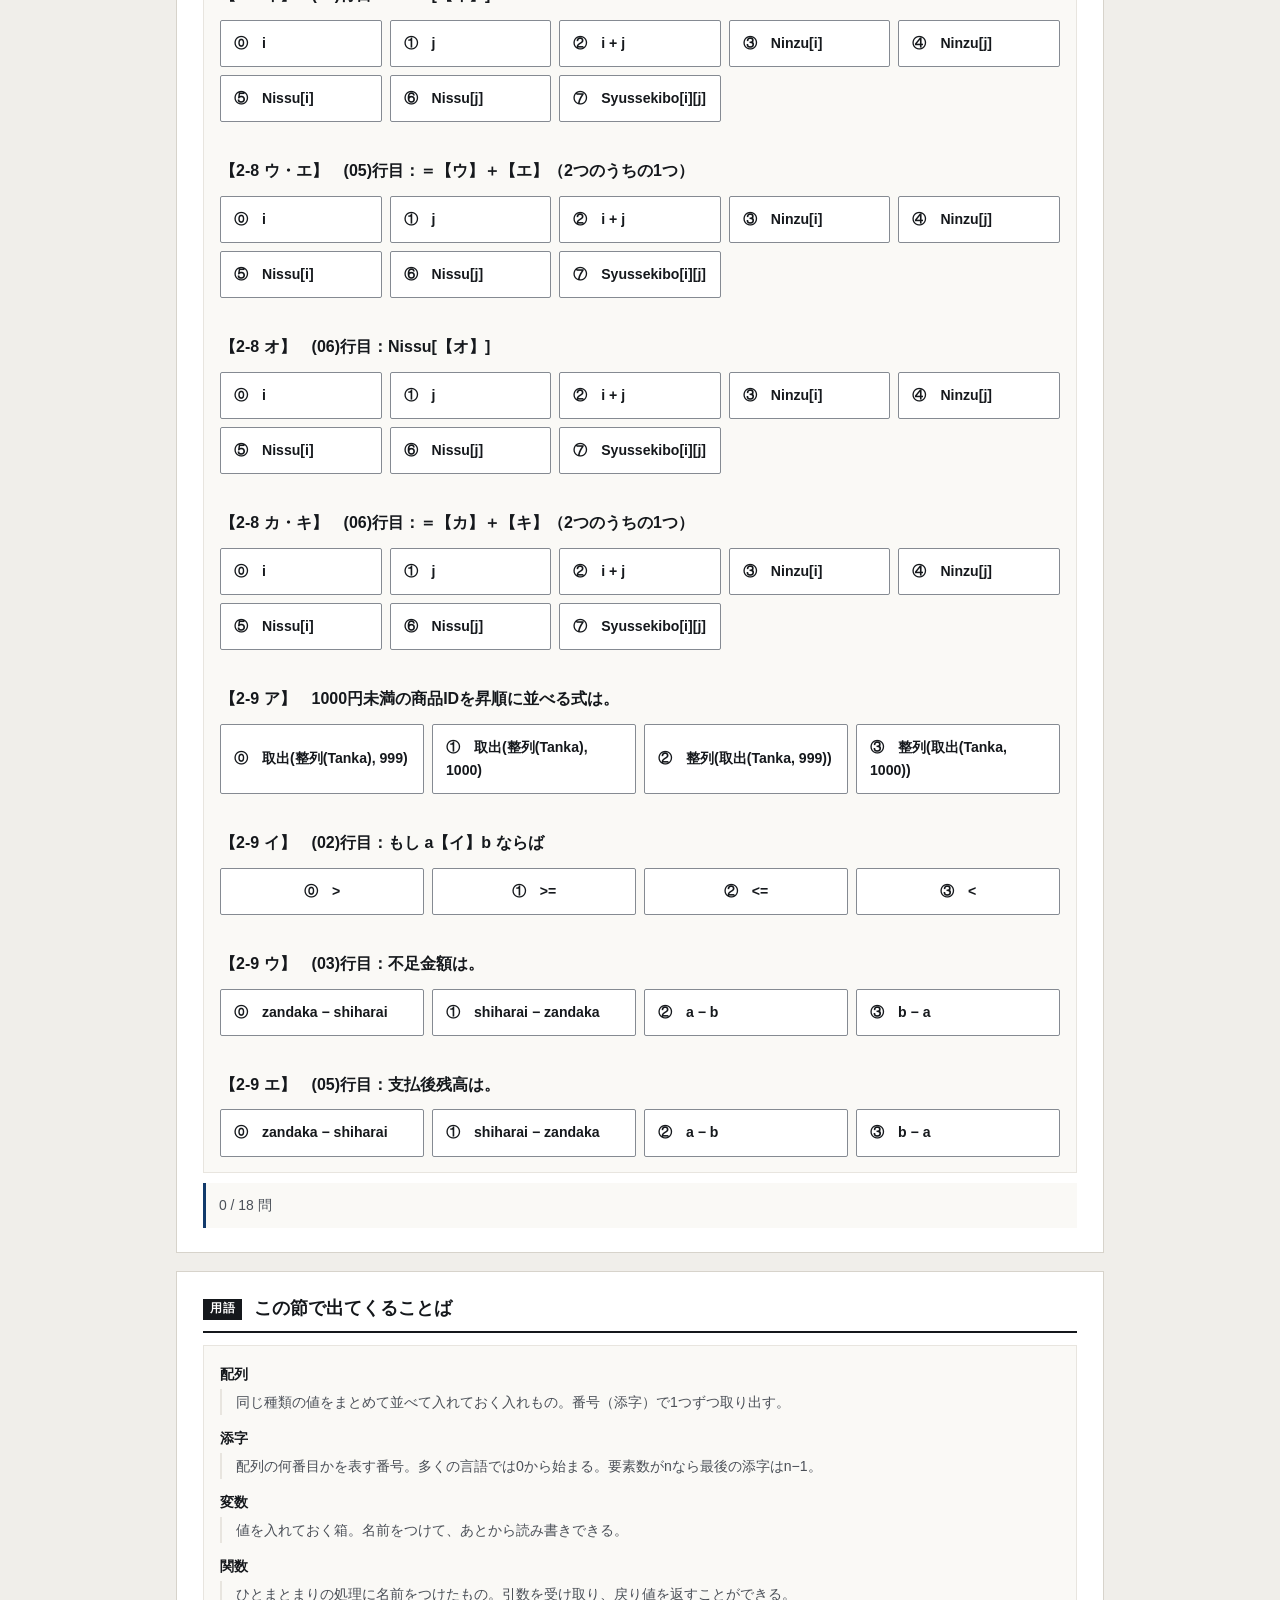
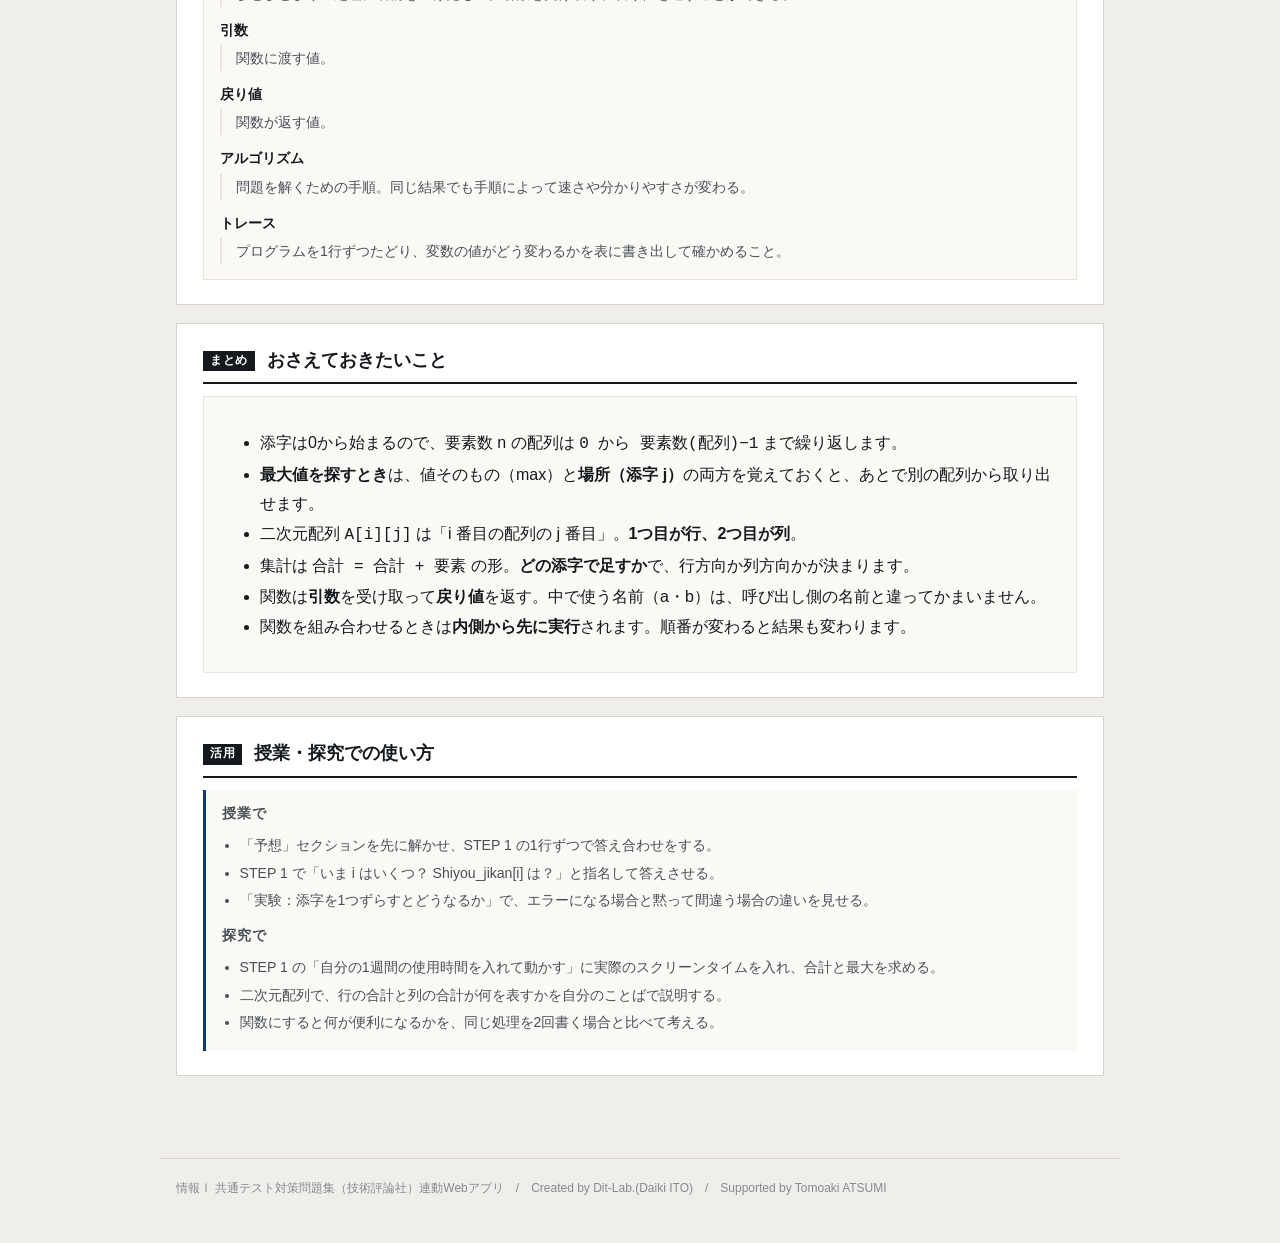
==== commit 7c32be23: "fix: 正誤表P.66に対応し2-8問2の添字を1始まりに修正／予想・添字の実験を追加" ====
--- a/index.html
+++ b/index.html
@@ -6,8 +6,8 @@
 <title>配列と関数を動かして理解する｜情報Ⅰ共通テスト対策問題集</title>
 <meta name="description" content="添字と中身の対応、二次元配列の行と列、関数の引数と戻り値を、実際に値を変えながら確かめます。">
 <link rel="icon" href="data:image/svg+xml,%3Csvg xmlns=%22http://www.w3.org/2000/svg%22 viewBox=%220 0 32 32%22%3E%3Crect width=%2232%22 height=%2232%22 fill=%22%2315181c%22/%3E%3Ctext x=%2216%22 y=%2222%22 font-size=%2218%22 font-family=%22monospace%22 fill=%22%23fff%22 text-anchor=%22middle%22%3E01%3C/text%3E%3C/svg%3E">
-<link rel="stylesheet" href="css/style.css?v=239696b1">
-<link rel="stylesheet" href="css/app.css?v=28132d14">
+<link rel="stylesheet" href="css/style.css?v=ea93572e">
+<link rel="stylesheet" href="css/app.css?v=248fb699">
 </head>
 <body>
 
@@ -32,7 +32,16 @@
         <span class="badge" id="aProg"></span>
       </div>
       <div class="arr1" id="aArr" style="margin-top:12px"></div>
-      <div class="grid c2" style="margin-top:14px">
+      <details class="mydata">
+        <summary>自分の1週間の使用時間を入れて動かす</summary>
+        <div class="myrow" id="myRow"></div>
+        <div class="btn-row" style="margin-top:10px">
+          <button class="btn primary" id="myGo">このデータで動かす</button>
+          <button class="btn ghost" id="myBack">本文のデータに戻す</button>
+        </div>
+        <div class="note info" style="margin-top:10px">分（ふん）で入れてください。スマートフォンの「スクリーンタイム」の数字がそのまま使えます。</div>
+      </details>
+      <div class="grid c21" style="margin-top:14px">
         <div>
           <pre class="code" id="aCode"></pre>
           <div class="note" id="aNote" style="margin-top:12px"></div>
@@ -73,6 +82,41 @@
     </div>
   </section>
 
+
+  <section class="step" id="stepOff">
+    <h2><span class="no">実験</span>添字を1つずらすとどうなるか</h2>
+    <p class="desc">本文の【ア】は「0 から 要素数−1 まで」でした。<strong>ほかの書き方にすると何が起きるのか</strong>を実際に動かして確かめます。</p>
+    <div class="panel">
+      <div class="btn-row" style="flex-wrap:wrap">
+        <button class="btn primary" data-off="ok">0 から 要素数−1 まで（正しい）</button>
+        <button class="btn" data-off="over">0 から 要素数 まで</button>
+        <button class="btn" data-off="from1">1 から 要素数−1 まで</button>
+      </div>
+      <div class="arr1" id="offArr" style="margin-top:14px"></div>
+      <div class="grid c21" style="margin-top:14px">
+        <div><pre class="code" id="offCode"></pre></div>
+        <div>
+          <div class="metrics">
+            <div class="metric"><div class="k">goukei</div><div class="v" id="offG">0</div></div>
+            <div class="metric"><div class="k">正しい合計</div><div class="v" id="offT">1030</div></div>
+          </div>
+          <div class="note" id="offNote" style="margin-top:12px"></div>
+        </div>
+      </div>
+    </div>
+  </section>
+
+  <section class="step" id="stepGuess">
+    <h2><span class="no">予想</span>やる前に予想してみる</h2>
+    <div class="panel">
+      <div id="pd1"></div>
+      <hr class="sep">
+      <div id="pd2"></div>
+      <hr class="sep">
+      <div id="pd3"></div>
+    </div>
+  </section>
+
   <section class="step" id="step3">
     <h2><span class="no">STEP 3</span>二次元配列：行と列（2-8 問1）</h2>
     <p class="desc">マスをクリックすると、その場所の書き方が出ます。<strong>Tensu[i][0] の i は「何人目」</strong>です。</p>
@@ -95,7 +139,7 @@
 
   <section class="step" id="step4">
     <h2><span class="no">STEP 4</span>二次元配列を集計する（2-8 問2）</h2>
-    <p class="desc">出席簿です（0＝出席、1＝欠席）。マスをクリックすると出席・欠席が切りかわり、<strong>行の合計</strong>と<strong>列の合計</strong>が変わります。</p>
+    <p class="desc">出席簿です（0＝出席、1＝欠席）。マスをクリックすると出席・欠席が切りかわり、<strong>行の合計</strong>と<strong>列の合計</strong>が変わります。この問題は<strong>添字が 1 から始まる</strong>指定なので、繰り返しも「1 から 要素数 まで」になります。</p>
     <div class="panel">
       <div class="tbl-scroll"><table class="mat" id="sMat"></table></div>
       <div class="note" id="sNote" style="margin-top:12px"></div>
@@ -173,13 +217,13 @@
     <div class="use-note">
       <h3>授業で</h3>
       <ul>
+        <li>「予想」セクションを先に解かせ、STEP 1 の1行ずつで答え合わせをする。</li>
         <li>STEP 1 で「いま i はいくつ？ Shiyou_jikan[i] は？」と指名して答えさせる。</li>
-        <li>STEP 3 の表のマスをクリックさせ、Tensu[i][0] という書き方と場所を一致させる。</li>
-        <li>STEP 5 で残高と支払金額を変え、どちらの分岐に入るかを予想させてから実行する。</li>
+        <li>「実験：添字を1つずらすとどうなるか」で、エラーになる場合と黙って間違う場合の違いを見せる。</li>
       </ul>
       <h3 style="margin-top:12px">探究で</h3>
       <ul>
-        <li>自分の1週間のスマートフォン使用時間を入れて、合計と最大を求める。</li>
+        <li>STEP 1 の「自分の1週間の使用時間を入れて動かす」に実際のスクリーンタイムを入れ、合計と最大を求める。</li>
         <li>二次元配列で、行の合計と列の合計が何を表すかを自分のことばで説明する。</li>
         <li>関数にすると何が便利になるかを、同じ処理を2回書く場合と比べて考える。</li>
       </ul>
@@ -193,7 +237,8 @@
 </footer>
 
 <script src="js/terms.js?v=867e9694"></script>
-<script src="js/quiz.js?v=5d6779cc"></script>
-<script src="js/app.js?v=2bb8d84b"></script>
+<script src="js/quiz.js?v=13402362"></script>
+<script src="js/predict.js?v=1b9c8bf0"></script>
+<script src="js/app.js?v=fb75f841"></script>
 </body>
 </html>
--- a/css/style.css
+++ b/css/style.css
@@ -68,6 +68,7 @@
 .grid{display:grid; gap:20px}
 .grid > *{min-width:0}          /* 子の中身で列が広がるのを防ぐ */
 @media(min-width:800px){ .grid.c2{grid-template-columns:1fr 1fr} }
+@media(min-width:800px){ .grid.c21{grid-template-columns:1.45fr 1fr} }
 
 .panel{border:1px solid var(--rule-2); background:var(--paper-2); padding:15px 16px; min-width:0}
 .panel > h3{
@@ -225,7 +226,7 @@
   .dg-c, .dg-h{ min-width:110px }
 }
 @media (max-width:820px){
-  .grid.c2{grid-template-columns:1fr}
+  .grid.c2,.grid.c21{grid-template-columns:1fr}
   .dg-scroll{max-height:340px}
   .filebox{flex-direction:column; align-items:stretch}
   .filebox .sel{max-width:100%}
@@ -267,3 +268,13 @@
   cursor:pointer; font-size:.88rem; max-width:100%; text-align:left; font-family:inherit; color:var(--ink)}
 .cards .c:hover{background:var(--warn-bg)}
 .cards .c.used{opacity:.35; pointer-events:none}
+
+/* --- 予想してから実行 --- */
+.pmark{display:inline-block; background:var(--accent); color:#fff; font-size:.7rem; font-weight:700;
+  letter-spacing:.08em; padding:2px 7px; border-radius:2px; margin-right:8px; vertical-align:2px}
+input.pin{font-size:1.05rem; padding:7px 10px; border:1px solid var(--rule); border-radius:3px;
+  width:9em; max-width:100%; background:#fff}
+.btn-row .unit{color:var(--muted); font-size:.9rem}
+.choice4 .btn.on{border-color:var(--accent); box-shadow:inset 0 0 0 1px var(--accent); font-weight:700}
+/* 設問文の見出し（flex ではなく通常の段落。.qhead は左右振り分け用なので用途が別） */
+.pq{margin:0 0 10px; font-weight:700; line-height:1.85}
--- a/css/app.css
+++ b/css/app.css
@@ -46,3 +46,13 @@
 .fnbox{border:1px solid var(--line);border-radius:3px;padding:12px;background:#fff}
 .fnbox .arg{display:inline-block;border:1px solid var(--accent);border-radius:12px;padding:3px 11px;margin:2px;
   font:700 .86rem/1.4 var(--mono);background:var(--warn-bg)}
+
+/* --- 自分のデータ --- */
+details.mydata{margin-top:14px;border:1px solid var(--rule);border-radius:3px;background:var(--paper-2);padding:10px 12px}
+details.mydata > summary{cursor:pointer;font-weight:700;font-size:.92rem;color:var(--accent)}
+details.mydata[open] > summary{margin-bottom:12px}
+.myrow{display:flex;gap:8px;flex-wrap:wrap}
+.myrow label{font:400 .7rem/1.5 var(--mono);color:var(--muted);text-align:center}
+.myrow input{display:block;width:72px;max-width:100%;font:700 1rem/1.3 var(--mono);text-align:center;
+  padding:6px 4px;border:1px solid var(--rule);border-radius:2px;background:#fff}
+.arr1 .c.ghostcell{border-style:dashed;border-color:var(--ng);color:var(--ng);background:var(--ng-bg)}
